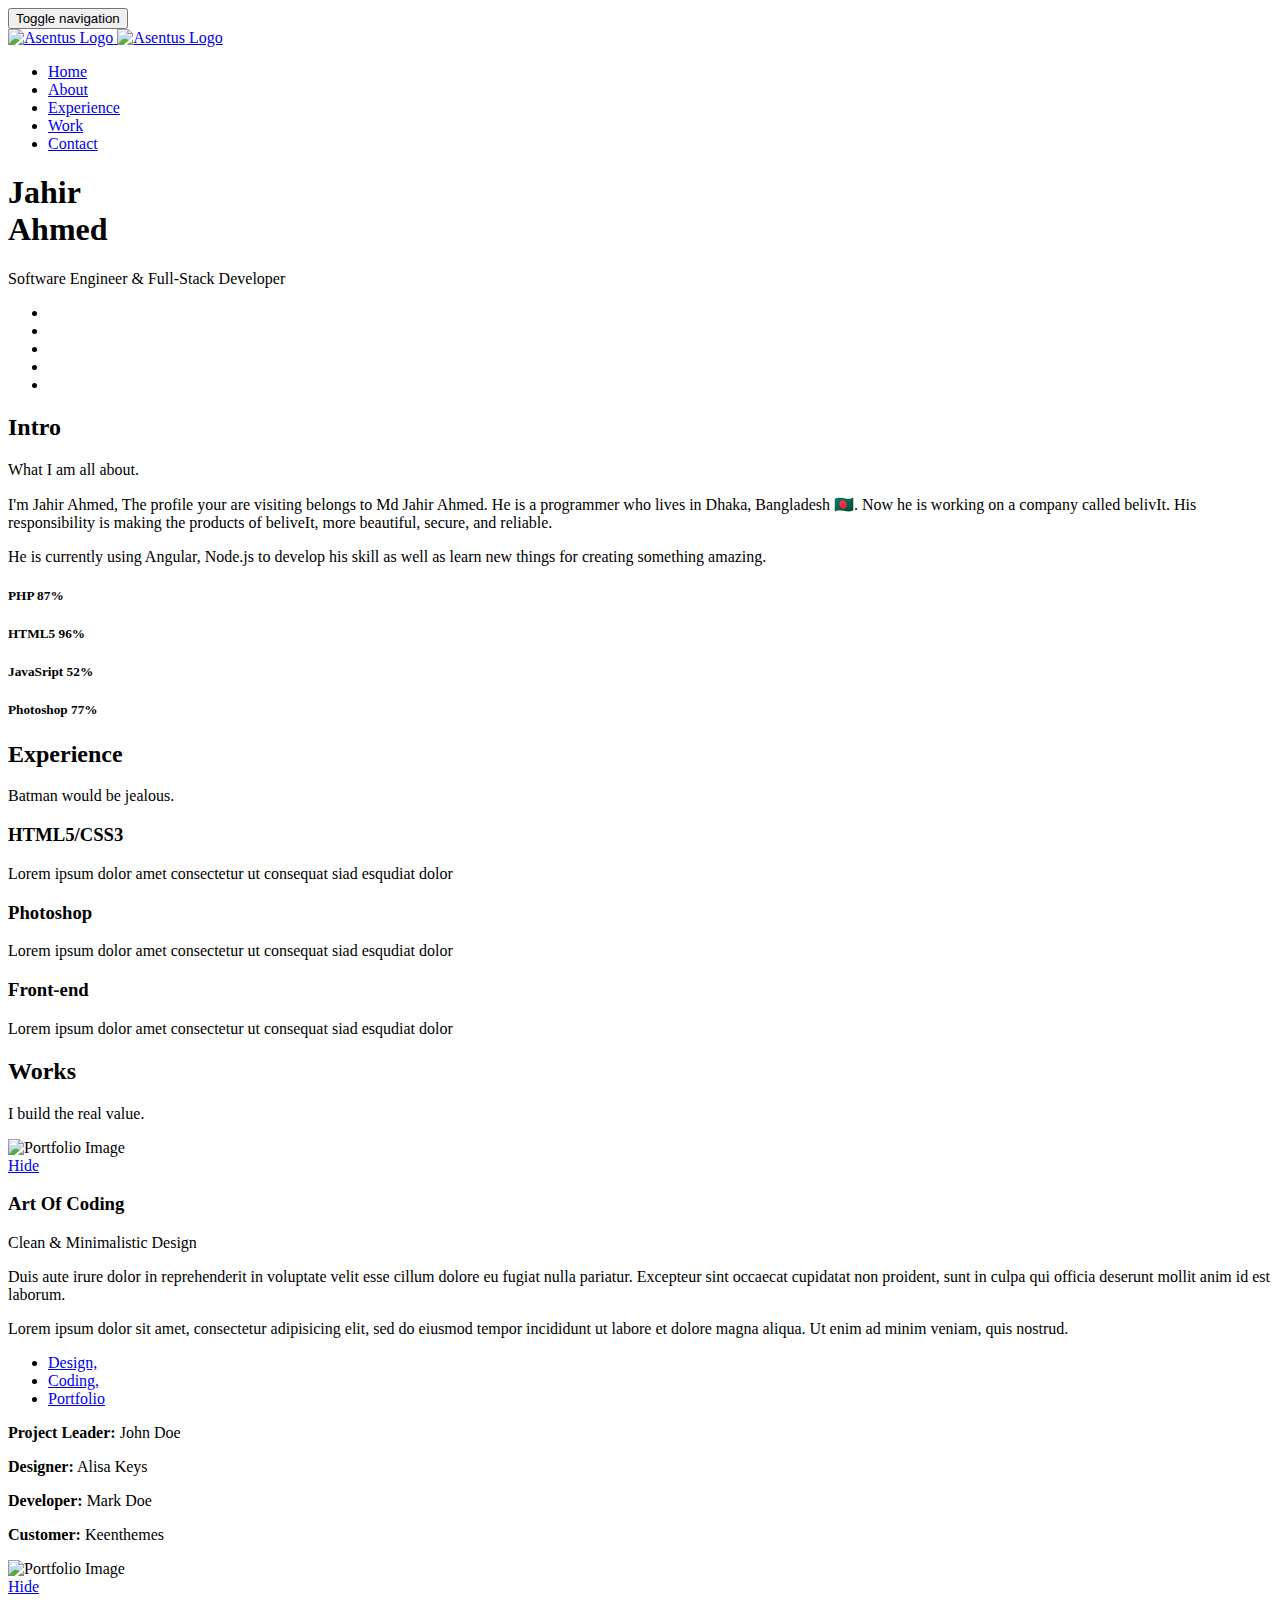
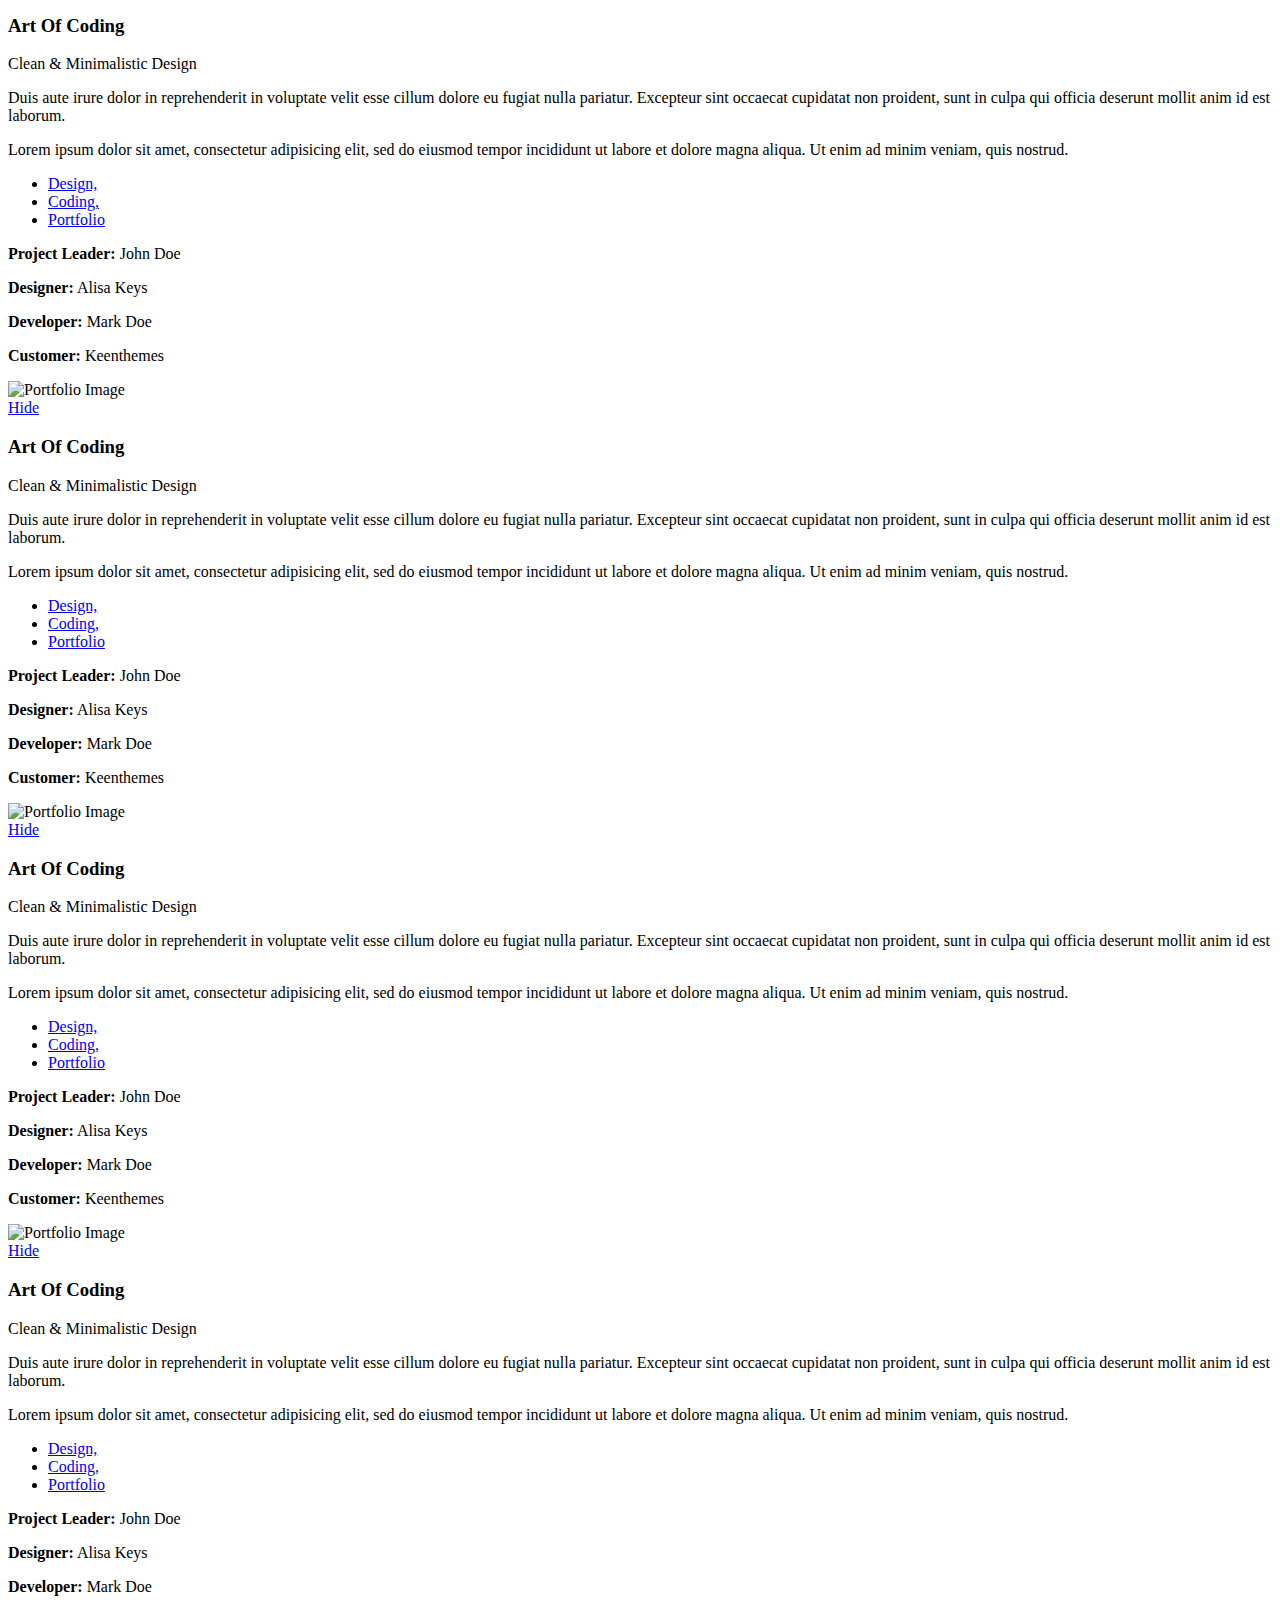
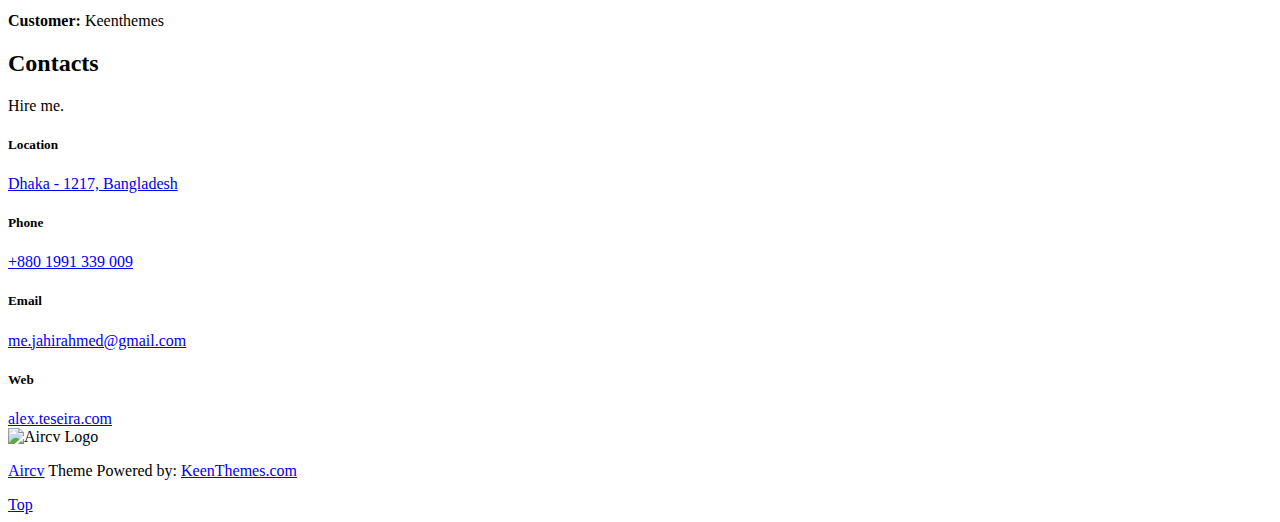
==== index.html @ 80c77bb1 "Test" ====
<!DOCTYPE html>
<html lang="en" class="no-js">
    <!-- BEGIN HEAD -->
    <head>
        <meta charset="utf-8"/>
        <title>Profile - Jahir Ahmed</title>
        <meta http-equiv="X-UA-Compatible" content="IE=edge">
        <meta content="width=device-width, initial-scale=1" name="viewport"/>
        <meta content="Jahir Ahmed Profile" name="description"/>
        <meta content="Jahir509" name="author"/>

        <!-- GLOBAL MANDATORY STYLES -->
        <link href="http://fonts.googleapis.com/css?family=Hind:300,400,500,600,700" rel="stylesheet" type="text/css">
        <link href="vendor/simple-line-icons/css/simple-line-icons.css" rel="stylesheet" type="text/css"/>
        <link href="vendor/bootstrap/css/bootstrap.min.css" rel="stylesheet" type="text/css"/>

        <!-- PAGE LEVEL PLUGIN STYLES -->
        <link href="css/animate.css" rel="stylesheet">

        <!-- THEME STYLES -->
        <link href="css/layout.min.css" rel="stylesheet" type="text/css"/>

        <!-- Favicon -->
        <link rel="shortcut icon" href="favicon.ico"/>
    </head>
    <!-- END HEAD -->

    <!-- BODY -->
    <body id="body" data-spy="scroll" data-target=".header">

        <!--========== HEADER ==========-->
        <header class="header navbar-fixed-top">
            <!-- Navbar -->
            <nav class="navbar" role="navigation">
                <div class="container">
                    <!-- Brand and toggle get grouped for better mobile display -->
                    <div class="menu-container js_nav-item">
                        <button type="button" class="navbar-toggle" data-toggle="collapse" data-target=".nav-collapse">
                            <span class="sr-only">Toggle navigation</span>
                            <span class="toggle-icon"></span>
                        </button>

                        <!-- Logo -->
                        <div class="logo">
                            <a class="logo-wrap" href="#body">
                                <img class="logo-img logo-img-main" src="img/logo.png" alt="Asentus Logo">
                                <img class="logo-img logo-img-active" src="img/logo-dark.png" alt="Asentus Logo">
                            </a>
                        </div>
                        <!-- End Logo -->
                    </div>

                    <!-- Collect the nav links, forms, and other content for toggling -->
                    <div class="collapse navbar-collapse nav-collapse">
                        <div class="menu-container">
                            <ul class="nav navbar-nav navbar-nav-right">
                                <li class="js_nav-item nav-item"><a class="nav-item-child nav-item-hover" href="#body">Home</a></li>
                                <li class="js_nav-item nav-item"><a class="nav-item-child nav-item-hover" href="#about">About</a></li>
                                <li class="js_nav-item nav-item"><a class="nav-item-child nav-item-hover" href="#experience">Experience</a></li>
                                <li class="js_nav-item nav-item"><a class="nav-item-child nav-item-hover" href="#work">Work</a></li>
                                <li class="js_nav-item nav-item"><a class="nav-item-child nav-item-hover" href="#contact">Contact</a></li>
                            </ul>
                        </div>
                    </div>
                    <!-- End Navbar Collapse -->
                </div>
            </nav>
            <!-- Navbar -->
        </header>
        <!--========== END HEADER ==========-->

        <!--========== SLIDER ==========-->
        <div class="promo-block parallax-window" data-parallax="scroll" data-image-src="img/1920x1080/01.jpg">
            <div class="container">
                <div class="row">
                    <div class="col-sm-6">
                        <div class="promo-block-divider">
                            <h1 class="promo-block-title">Jahir <br/> Ahmed</h1>
                            <p class="promo-block-text">Software Engineer &amp; Full-Stack Developer</p>
                        </div>
                        <ul class="list-inline">
                            <li><a href="https://www.facebook.com/zahir.ahmed.7315" class="social-icons"><i class="icon-social-facebook"></i></a></li>
                            <li><a href="https://twitter.com/keenthemes" class="social-icons"><i class="icon-social-twitter"></i></a></li>
                            <li><a href="https://dribbble.com/keenthemes" class="social-icons"><i class="icon-social-dribbble"></i></a></li>
                            <li><a href="https://www.behance.net/keenthemes" class="social-icons"><i class="icon-social-behance"></i></a></li>
                            <li><a href="https://www.linkedin.com/in/jahir509/" class="social-icons"><i class="icon-social-linkedin"></i></a></li>
                        </ul>
                    </div>
                </div>
                <!--// end row -->
            </div>
        </div>
        <!--========== SLIDER ==========-->

        <!--========== PAGE LAYOUT ==========-->
        <!-- About -->
        <div id="about">
            <div class="container content-lg">
                <div class="row">
                    <div class="col-sm-3 sm-margin-b-30">
                        <div class="text-right sm-text-left">
                            <h2 class="margin-b-0">Intro</h2>
                            <p>What I am all about.</p>
                        </div>
                    </div>
                    <div class="col-sm-8 col-sm-offset-1">
                        <div class="margin-b-60">
                            <p>I'm Jahir Ahmed, The profile your are visiting belongs to Md Jahir Ahmed. He is a programmer who lives in Dhaka, Bangladesh 🇧🇩. Now he is working on a company called belivIt. His responsibility is making the products of beliveIt, more beautiful, secure, and reliable.</p>
                            <p> He is currently using Angular, Node.js to develop his skill as well as learn new things for creating something amazing.</p>
                        </div>

                        <!-- Progress Box -->
                        <div class="progress-box">
                            <h5>PHP <span class="color-heading pull-right">87%</span></h5>
                            <div class="progress">
                                <div class="progress-bar bg-color-base" role="progressbar" data-width="87"></div>
                            </div>
                        </div>
                        <div class="progress-box">
                            <h5>HTML5 <span class="color-heading pull-right">96%</span></h5>
                            <div class="progress">
                                <div class="progress-bar bg-color-base" role="progressbar" data-width="96"></div>
                            </div>
                        </div>
                        <div class="progress-box">
                            <h5>JavaSript <span class="color-heading pull-right">52%</span></h5>
                            <div class="progress">
                                <div class="progress-bar bg-color-base" role="progressbar" data-width="52"></div>
                            </div>
                        </div>
                        <div class="progress-box">
                            <h5>Photoshop <span class="color-heading pull-right">77%</span></h5>
                            <div class="progress">
                                <div class="progress-bar bg-color-base" role="progressbar" data-width="77"></div>
                            </div>
                        </div>
                        <!-- End Progress Box -->
                    </div>
                </div>
                <!--// end row -->
            </div>
        </div>
        <!-- End About -->

        <!-- Experience -->
        <div id="experience">
            <div class="bg-color-sky-light" data-auto-height="true">
                <div class="container content-lg">
                    <div class="row">
                        <div class="col-sm-3 sm-margin-b-30">
                            <div class="text-right sm-text-left">
                                <h2 class="margin-b-0">Experience</h2>
                                <p>Batman would be jealous.</p>
                            </div>
                        </div>
                        <div class="col-sm-8 col-sm-offset-1">
                            <div class="row row-space-2 margin-b-4">
                                <div class="col-md-4 md-margin-b-4">
                                    <div class="service" data-height="height">
                                        <div class="service-element">
                                            <i class="service-icon icon-chemistry"></i>
                                        </div>
                                        <div class="service-info">
                                            <h3>HTML5/CSS3</h3>
                                            <p class="margin-b-5">Lorem ipsum dolor amet consectetur ut consequat siad esqudiat dolor</p>
                                        </div>
                                        <a href="https://themeforest.net/item/metronic-responsive-admin-dashboard-template/4021469?ref=keenthemes" class="content-wrapper-link"></a>    
                                    </div>
                                </div>
                                <div class="col-md-4 md-margin-b-4">
                                    <div class="service bg-color-base wow zoomIn" data-height="height" data-wow-duration=".3" data-wow-delay=".1s">
                                        <div class="service-element">
                                            <i class="service-icon color-white icon-screen-tablet"></i>
                                        </div>
                                        <div class="service-info">
                                            <h3 class="color-white">Photoshop</h3>
                                            <p class="color-white margin-b-5">Lorem ipsum dolor amet consectetur ut consequat siad esqudiat dolor</p>
                                        </div>
                                        <a href="https://themeforest.net/item/metronic-responsive-admin-dashboard-template/4021469?ref=keenthemes" class="content-wrapper-link"></a>    
                                    </div>
                                </div>
                                <div class="col-md-4">
                                    <div class="service" data-height="height">
                                        <div class="service-element">
                                            <i class="service-icon icon-badge"></i>
                                        </div>
                                        <div class="service-info">
                                            <h3>Front-end</h3>
                                            <p class="margin-b-5">Lorem ipsum dolor amet consectetur ut consequat siad esqudiat dolor</p>
                                        </div>
                                        <a href="https://themeforest.net/item/metronic-responsive-admin-dashboard-template/4021469?ref=keenthemes" class="content-wrapper-link"></a>    
                                    </div>
                                </div>
                            </div>
                            <!--// end row -->
                        </div>
                    </div>
                    <!--// end row -->
                </div>
            </div>
        </div>
        <!-- End Experience -->

        <!-- Work -->
        <div id="work">
            <div class="container content-lg">
                <div class="row">
                    <div class="col-sm-3 sm-margin-b-30">
                        <div class="text-right sm-text-left">
                            <h2 class="margin-b-0">Works</h2>
                            <p>I build the real value.</p>
                        </div>
                    </div>
                    <div class="col-sm-8 col-sm-offset-1">
                        <!-- Masonry Grid -->
                        <div class="masonry-grid row row-space-2">
                            <div class="masonry-grid-sizer col-xs-6 col-sm-6 col-md-1"></div>
                            <div class="masonry-grid-item col-xs-12 col-sm-6 col-md-8 margin-b-4">
                                <!-- Work -->
                                <div class="work work-popup-trigger">
                                    <div class="work-overlay">
                                        <img class="full-width img-responsive" src="img/800x400/01.jpg" alt="Portfolio Image">
                                    </div>
                                    <div class="work-popup-overlay">
                                        <div class="work-popup-content">
                                            <a href="javascript:void(0);" class="work-popup-close">Hide</a>
                                            <div class="margin-b-30">
                                                <h3 class="margin-b-5">Art Of Coding</h3>
                                                <span>Clean &amp; Minimalistic Design</span>
                                            </div>
                                            <div class="row">
                                                <div class="col-sm-8 work-popup-content-divider sm-margin-b-20">
                                                    <div class="margin-t-10 sm-margin-t-0">
                                                        <p>Duis aute irure dolor in reprehenderit in voluptate velit esse cillum dolore eu fugiat nulla pariatur. Excepteur sint occaecat cupidatat non proident, sunt in culpa qui officia deserunt mollit anim id est laborum.</p>
                                                        <p>Lorem ipsum dolor sit amet, consectetur adipisicing elit, sed do eiusmod tempor incididunt ut labore et dolore magna aliqua. Ut enim ad minim veniam, quis nostrud.</p>
                                                        <ul class="list-inline work-popup-tag">
                                                            <li class="work-popup-tag-item"><a class="work-popup-tag-link" href="http://keenthemes.com/">Design,</a></li>
                                                            <li class="work-popup-tag-item"><a class="work-popup-tag-link" href="http://keenthemes.com/">Coding,</a></li>
                                                            <li class="work-popup-tag-item"><a class="work-popup-tag-link" href="http://keenthemes.com/">Portfolio</a></li>
                                                        </ul>
                                                    </div>
                                                </div>
                                                <div class="col-sm-4">
                                                    <div class="margin-t-10 sm-margin-t-0">
                                                        <p class="margin-b-5"><strong>Project Leader:</strong> John Doe</p>
                                                        <p class="margin-b-5"><strong>Designer:</strong> Alisa Keys</p>
                                                        <p class="margin-b-5"><strong>Developer:</strong> Mark Doe</p>
                                                        <p class="margin-b-5"><strong>Customer:</strong> Keenthemes</p>
                                                    </div>
                                                </div>
                                            </div>
                                        </div>
                                    </div>
                                </div>
                                <!-- End Work -->
                            </div>
                            <div class="masonry-grid-item col-xs-12 col-sm-6 col-md-4 margin-b-4">
                                <!-- Work -->
                                <div class="work work-popup-trigger">
                                    <div class="work-overlay">
                                        <img class="full-width img-responsive" src="img/397x400/01.jpg" alt="Portfolio Image">
                                    </div>
                                    <div class="work-popup-overlay">
                                        <div class="work-popup-content">
                                            <a href="javascript:void(0);" class="work-popup-close">Hide</a>
                                            <div class="margin-b-30">
                                                <h3 class="margin-b-5">Art Of Coding</h3>
                                                <span>Clean &amp; Minimalistic Design</span>
                                            </div>
                                            <div class="row">
                                                <div class="col-sm-8 work-popup-content-divider sm-margin-b-20">
                                                    <div class="margin-t-10 sm-margin-t-0">
                                                        <p>Duis aute irure dolor in reprehenderit in voluptate velit esse cillum dolore eu fugiat nulla pariatur. Excepteur sint occaecat cupidatat non proident, sunt in culpa qui officia deserunt mollit anim id est laborum.</p>
                                                        <p>Lorem ipsum dolor sit amet, consectetur adipisicing elit, sed do eiusmod tempor incididunt ut labore et dolore magna aliqua. Ut enim ad minim veniam, quis nostrud.</p>
                                                        <ul class="list-inline work-popup-tag">
                                                            <li class="work-popup-tag-item"><a class="work-popup-tag-link" href="http://keenthemes.com/">Design,</a></li>
                                                            <li class="work-popup-tag-item"><a class="work-popup-tag-link" href="http://keenthemes.com/">Coding,</a></li>
                                                            <li class="work-popup-tag-item"><a class="work-popup-tag-link" href="http://keenthemes.com/">Portfolio</a></li>
                                                        </ul>
                                                    </div>
                                                </div>
                                                <div class="col-sm-4">
                                                    <div class="margin-t-10 sm-margin-t-0">
                                                        <p class="margin-b-5"><strong>Project Leader:</strong> John Doe</p>
                                                        <p class="margin-b-5"><strong>Designer:</strong> Alisa Keys</p>
                                                        <p class="margin-b-5"><strong>Developer:</strong> Mark Doe</p>
                                                        <p class="margin-b-5"><strong>Customer:</strong> Keenthemes</p>
                                                    </div>
                                                </div>
                                            </div>
                                        </div>
                                    </div>
                                </div>
                                <!-- End Work -->
                            </div>
                            <div class="masonry-grid-item col-xs-12 col-sm-6 col-md-4 md-margin-b-4">
                                <!-- Work -->
                                <div class="work work-popup-trigger">
                                    <div class="work-overlay">
                                        <img class="full-width img-responsive" src="img/397x300/01.jpg" alt="Portfolio Image">
                                    </div>
                                    <div class="work-popup-overlay">
                                        <div class="work-popup-content">
                                            <a href="javascript:void(0);" class="work-popup-close">Hide</a>
                                            <div class="margin-b-30">
                                                <h3 class="margin-b-5">Art Of Coding</h3>
                                                <span>Clean &amp; Minimalistic Design</span>
                                            </div>
                                            <div class="row">
                                                <div class="col-sm-8 work-popup-content-divider sm-margin-b-20">
                                                    <div class="margin-t-10 sm-margin-t-0">
                                                        <p>Duis aute irure dolor in reprehenderit in voluptate velit esse cillum dolore eu fugiat nulla pariatur. Excepteur sint occaecat cupidatat non proident, sunt in culpa qui officia deserunt mollit anim id est laborum.</p>
                                                        <p>Lorem ipsum dolor sit amet, consectetur adipisicing elit, sed do eiusmod tempor incididunt ut labore et dolore magna aliqua. Ut enim ad minim veniam, quis nostrud.</p>
                                                        <ul class="list-inline work-popup-tag">
                                                            <li class="work-popup-tag-item"><a class="work-popup-tag-link" href="http://keenthemes.com/">Design,</a></li>
                                                            <li class="work-popup-tag-item"><a class="work-popup-tag-link" href="http://keenthemes.com/">Coding,</a></li>
                                                            <li class="work-popup-tag-item"><a class="work-popup-tag-link" href="http://keenthemes.com/">Portfolio</a></li>
                                                        </ul>
                                                    </div>
                                                </div>
                                                <div class="col-sm-4">
                                                    <div class="margin-t-10 sm-margin-t-0">
                                                        <p class="margin-b-5"><strong>Project Leader:</strong> John Doe</p>
                                                        <p class="margin-b-5"><strong>Designer:</strong> Alisa Keys</p>
                                                        <p class="margin-b-5"><strong>Developer:</strong> Mark Doe</p>
                                                        <p class="margin-b-5"><strong>Customer:</strong> Keenthemes</p>
                                                    </div>
                                                </div>
                                            </div>
                                        </div>
                                    </div>
                                </div>
                                <!-- End Work -->
                            </div>
                            <div class="masonry-grid-item col-xs-12 col-sm-6 col-md-4 md-margin-b-4">
                                <!-- Work -->
                                <div class="work work-popup-trigger">
                                    <div class="work-overlay">
                                        <img class="full-width img-responsive" src="img/397x300/02.jpg" alt="Portfolio Image">
                                    </div>
                                    <div class="work-popup-overlay">
                                        <div class="work-popup-content">
                                            <a href="javascript:void(0);" class="work-popup-close">Hide</a>
                                            <div class="margin-b-30">
                                                <h3 class="margin-b-5">Art Of Coding</h3>
                                                <span>Clean &amp; Minimalistic Design</span>
                                            </div>
                                            <div class="row">
                                                <div class="col-sm-8 work-popup-content-divider sm-margin-b-20">
                                                    <div class="margin-t-10 sm-margin-t-0">
                                                        <p>Duis aute irure dolor in reprehenderit in voluptate velit esse cillum dolore eu fugiat nulla pariatur. Excepteur sint occaecat cupidatat non proident, sunt in culpa qui officia deserunt mollit anim id est laborum.</p>
                                                        <p>Lorem ipsum dolor sit amet, consectetur adipisicing elit, sed do eiusmod tempor incididunt ut labore et dolore magna aliqua. Ut enim ad minim veniam, quis nostrud.</p>
                                                        <ul class="list-inline work-popup-tag">
                                                            <li class="work-popup-tag-item"><a class="work-popup-tag-link" href="http://keenthemes.com/">Design,</a></li>
                                                            <li class="work-popup-tag-item"><a class="work-popup-tag-link" href="http://keenthemes.com/">Coding,</a></li>
                                                            <li class="work-popup-tag-item"><a class="work-popup-tag-link" href="http://keenthemes.com/">Portfolio</a></li>
                                                        </ul>
                                                    </div>
                                                </div>
                                                <div class="col-sm-4">
                                                    <div class="margin-t-10 sm-margin-t-0">
                                                        <p class="margin-b-5"><strong>Project Leader:</strong> John Doe</p>
                                                        <p class="margin-b-5"><strong>Designer:</strong> Alisa Keys</p>
                                                        <p class="margin-b-5"><strong>Developer:</strong> Mark Doe</p>
                                                        <p class="margin-b-5"><strong>Customer:</strong> Keenthemes</p>
                                                    </div>
                                                </div>
                                            </div>
                                        </div>
                                    </div>
                                </div>
                                <!-- End Work -->
                            </div>
                            <div class="masonry-grid-item col-xs-12 col-sm-6 col-md-4">
                                <!-- Work -->
                                <div class="work work-popup-trigger">
                                    <div class="work-overlay">
                                        <img class="full-width img-responsive" src="img/397x300/03.jpg" alt="Portfolio Image">
                                    </div>
                                    <div class="work-popup-overlay">
                                        <div class="work-popup-content">
                                            <a href="javascript:void(0);" class="work-popup-close">Hide</a>
                                            <div class="margin-b-30">
                                                <h3 class="margin-b-5">Art Of Coding</h3>
                                                <span>Clean &amp; Minimalistic Design</span>
                                            </div>
                                            <div class="row">
                                                <div class="col-sm-8 work-popup-content-divider sm-margin-b-20">
                                                    <div class="margin-t-10 sm-margin-t-0">
                                                        <p>Duis aute irure dolor in reprehenderit in voluptate velit esse cillum dolore eu fugiat nulla pariatur. Excepteur sint occaecat cupidatat non proident, sunt in culpa qui officia deserunt mollit anim id est laborum.</p>
                                                        <p>Lorem ipsum dolor sit amet, consectetur adipisicing elit, sed do eiusmod tempor incididunt ut labore et dolore magna aliqua. Ut enim ad minim veniam, quis nostrud.</p>
                                                        <ul class="list-inline work-popup-tag">
                                                            <li class="work-popup-tag-item"><a class="work-popup-tag-link" href="http://keenthemes.com/">Design,</a></li>
                                                            <li class="work-popup-tag-item"><a class="work-popup-tag-link" href="http://keenthemes.com/">Coding,</a></li>
                                                            <li class="work-popup-tag-item"><a class="work-popup-tag-link" href="http://keenthemes.com/">Portfolio</a></li>
                                                        </ul>
                                                    </div>
                                                </div>
                                                <div class="col-sm-4">
                                                    <div class="margin-t-10 sm-margin-t-0">
                                                        <p class="margin-b-5"><strong>Project Leader:</strong> John Doe</p>
                                                        <p class="margin-b-5"><strong>Designer:</strong> Alisa Keys</p>
                                                        <p class="margin-b-5"><strong>Developer:</strong> Mark Doe</p>
                                                        <p class="margin-b-5"><strong>Customer:</strong> Keenthemes</p>
                                                    </div>
                                                </div>
                                            </div>
                                        </div>
                                    </div>
                                </div>
                                <!-- End Work -->
                            </div>
                        </div>
                        <!-- End Masonry Grid -->
                    </div>
                </div>
                <!--// end row -->
            </div>
        </div>
        <!-- End Work -->
            
        <!-- Contact -->
        <div id="contact">
            <div class="bg-color-sky-light">
                <div class="container content-lg">
                    <div class="row">
                        <div class="col-sm-3 sm-margin-b-30">
                            <div class="text-right sm-text-left">
                                <h2 class="margin-b-0">Contacts</h2>
                                <p>Hire me.</p>
                            </div>
                        </div>
                        <div class="col-sm-8 col-sm-offset-1">
                            <div class="row">
                                <div class="col-md-3 col-xs-6 md-margin-b-30">
                                    <h5>Location</h5>
                                    <a href="http://keenthemes.com/">Dhaka - 1217, Bangladesh</a>
                                </div>
                                <div class="col-md-3 col-xs-6 md-margin-b-30">
                                    <h5>Phone</h5>
                                    <a href="http://keenthemes.com/">+880 1991 339 009</a>
                                </div>
                                <div class="col-md-3 col-xs-6">
                                    <h5>Email</h5>
                                    <a href="mailto:me.jahirahmed@gmail.com">me.jahirahmed@gmail.com</a>
                                </div>
                                <div class="col-md-3 col-xs-6">
                                    <h5>Web</h5>
                                    <a href="http://keenthemes.com/">alex.teseira.com</a>
                                </div>
                            </div>
                        </div>
                    </div>
                    <!--// end row -->
                </div>
            </div>
        </div>
        <!-- End Contact -->
        <!--========== END PAGE LAYOUT ==========-->

        <!--========== FOOTER ==========-->
        <footer class="footer">
            <div class="content container">
                <div class="row">
                    <div class="col-xs-6">
                        <img class="footer-logo" src="img/logo-dark.png" alt="Aircv Logo">
                    </div>
                    <div class="col-xs-6 text-right sm-text-left">
                        <p class="margin-b-0"><a class="fweight-700" href="http://keenthemes.com/preview/aircv/">Aircv</a> Theme Powered by: <a class="fweight-700" href="http://www.keenthemes.com/">KeenThemes.com</a></p>
                    </div>
                </div>
                <!--// end row -->
            </div>
        </footer>
        <!--========== END FOOTER ==========-->

        <!-- Back To Top -->
        <a href="javascript:void(0);" class="js-back-to-top back-to-top">Top</a>

        <!-- JAVASCRIPTS(Load javascripts at bottom, this will reduce page load time) -->
        <!-- CORE PLUGINS -->
        <script src="vendor/jquery.min.js" type="text/javascript"></script>
        <script src="vendor/jquery-migrate.min.js" type="text/javascript"></script>
        <script src="vendor/bootstrap/js/bootstrap.min.js" type="text/javascript"></script>

        <!-- PAGE LEVEL PLUGINS -->
        <script src="vendor/jquery.easing.js" type="text/javascript"></script>
        <script src="vendor/jquery.back-to-top.js" type="text/javascript"></script>
        <script src="vendor/jquery.smooth-scroll.js" type="text/javascript"></script>
        <script src="vendor/jquery.wow.min.js" type="text/javascript"></script>
        <script src="vendor/jquery.parallax.min.js" type="text/javascript"></script>
        <script src="vendor/jquery.appear.js" type="text/javascript"></script>
        <script src="vendor/masonry/jquery.masonry.pkgd.min.js" type="text/javascript"></script>
        <script src="vendor/masonry/imagesloaded.pkgd.min.js" type="text/javascript"></script>

        <!-- PAGE LEVEL SCRIPTS -->
        <script src="js/layout.min.js" type="text/javascript"></script>
        <script src="js/components/progress-bar.min.js" type="text/javascript"></script>
        <script src="js/components/masonry.min.js" type="text/javascript"></script>
        <script src="js/components/wow.min.js" type="text/javascript"></script>

    </body>
    <!-- END BODY -->
</html>
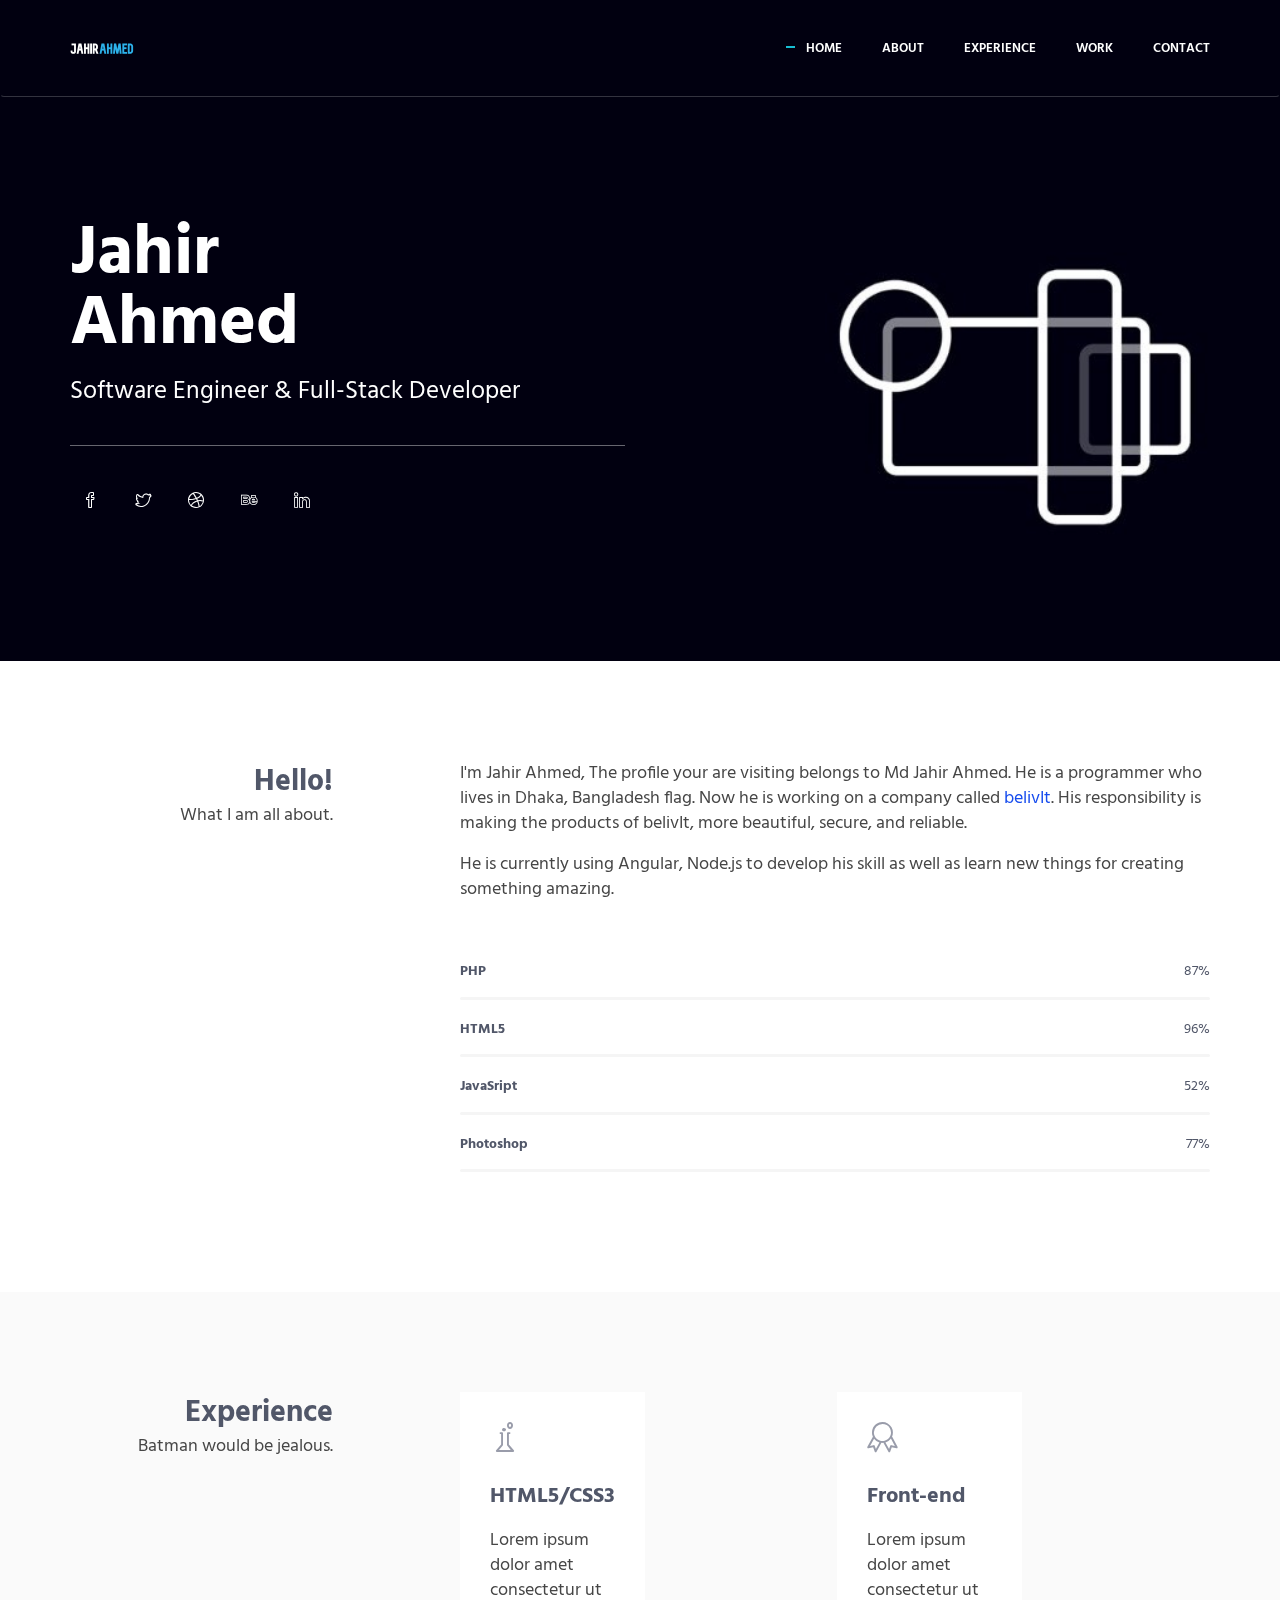
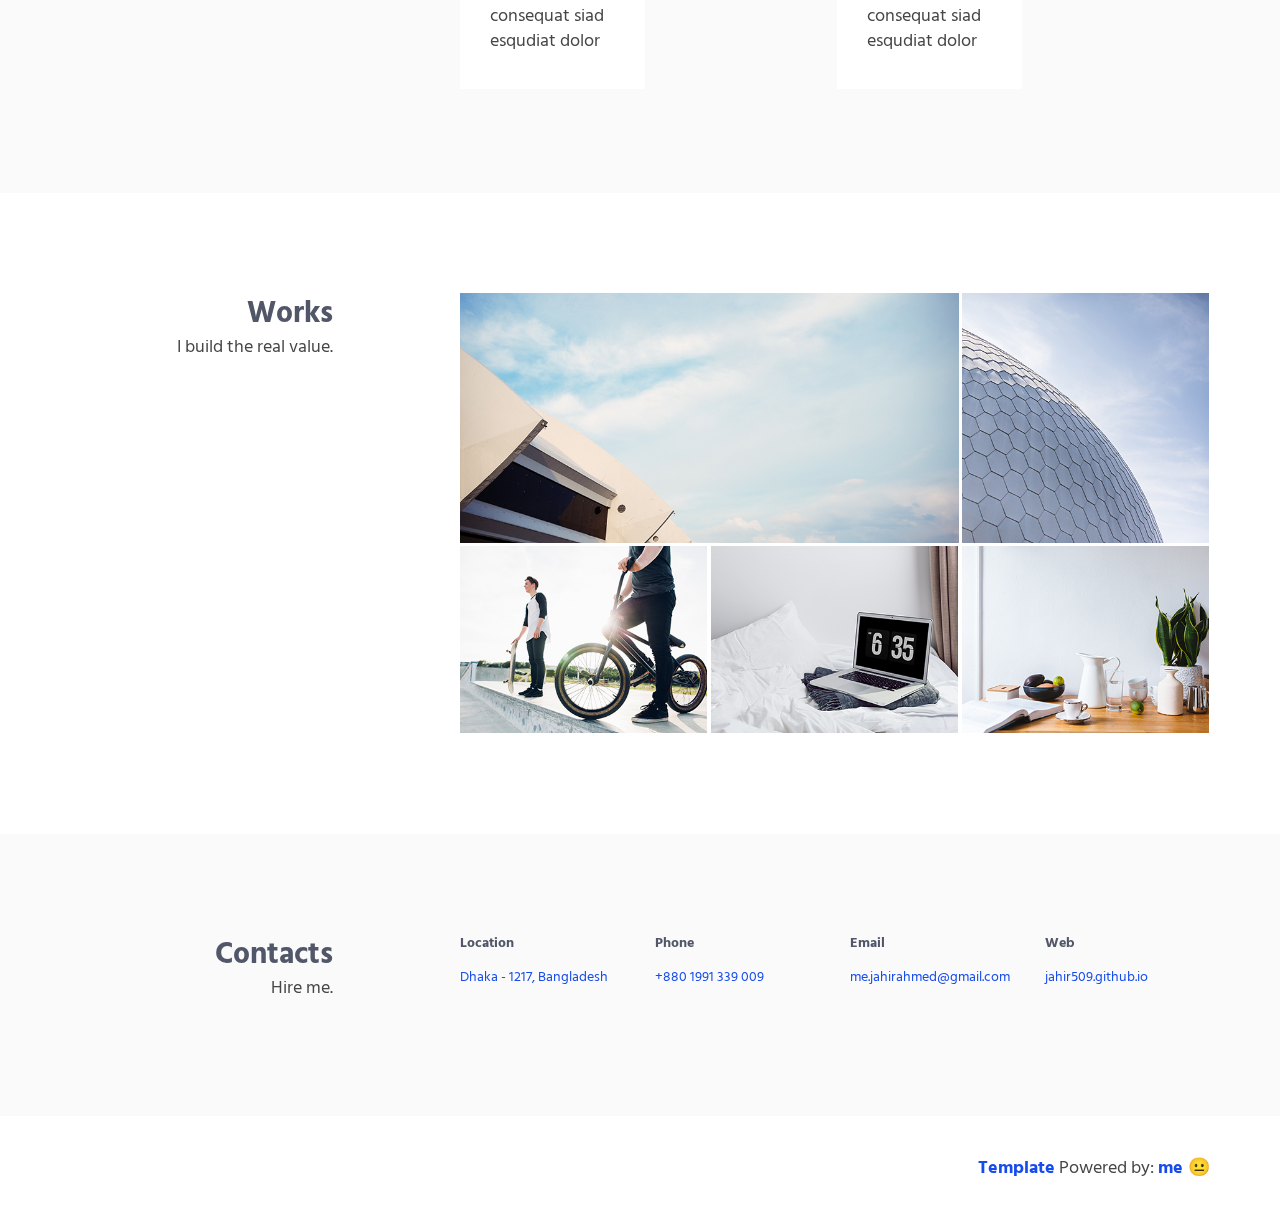
==== commit 44582e0c: "Add Some Changes" ====
--- a/index.html
+++ b/index.html
@@ -43,8 +43,8 @@
                         <!-- Logo -->
                         <div class="logo">
                             <a class="logo-wrap" href="#body">
-                                <img class="logo-img logo-img-main" src="img/logo.png" alt="Asentus Logo">
-                                <img class="logo-img logo-img-active" src="img/logo-dark.png" alt="Asentus Logo">
+                                <img class="logo-img logo-img-main" src="img/1.png" alt="Jahir Ahmed">
+                                <img class="logo-img logo-img-active" src="img/2.png" alt="Jahir Ahmed">
                             </a>
                         </div>
                         <!-- End Logo -->
@@ -99,13 +99,13 @@
                 <div class="row">
                     <div class="col-sm-3 sm-margin-b-30">
                         <div class="text-right sm-text-left">
-                            <h2 class="margin-b-0">Intro</h2>
+                            <h2 class="margin-b-0">Hello!</h2>
                             <p>What I am all about.</p>
                         </div>
                     </div>
                     <div class="col-sm-8 col-sm-offset-1">
                         <div class="margin-b-60">
-                            <p>I'm Jahir Ahmed, The profile your are visiting belongs to Md Jahir Ahmed. He is a programmer who lives in Dhaka, Bangladesh 🇧🇩. Now he is working on a company called belivIt. His responsibility is making the products of beliveIt, more beautiful, secure, and reliable.</p>
+                            <p>I'm Jahir Ahmed, The profile your are visiting belongs to Md Jahir Ahmed. He is a programmer who lives in Dhaka, Bangladesh flag. Now he is working on a company called <a href="https://belivit.com">belivIt</a>. His responsibility is making the products of belivIt, more beautiful, secure, and reliable.</p>
                             <p> He is currently using Angular, Node.js to develop his skill as well as learn new things for creating something amazing.</p>
                         </div>
 
@@ -155,7 +155,7 @@
                         </div>
                         <div class="col-sm-8 col-sm-offset-1">
                             <div class="row row-space-2 margin-b-4">
-                                <div class="col-md-4 md-margin-b-4">
+                                <div class="col-md-3 md-margin-b-3">
                                     <div class="service" data-height="height">
                                         <div class="service-element">
                                             <i class="service-icon icon-chemistry"></i>
@@ -167,7 +167,7 @@
                                         <a href="https://themeforest.net/item/metronic-responsive-admin-dashboard-template/4021469?ref=keenthemes" class="content-wrapper-link"></a>    
                                     </div>
                                 </div>
-                                <div class="col-md-4 md-margin-b-4">
+                                <div class="col-md-3 md-margin-b-3">
                                     <div class="service bg-color-base wow zoomIn" data-height="height" data-wow-duration=".3" data-wow-delay=".1s">
                                         <div class="service-element">
                                             <i class="service-icon color-white icon-screen-tablet"></i>
@@ -179,7 +179,7 @@
                                         <a href="https://themeforest.net/item/metronic-responsive-admin-dashboard-template/4021469?ref=keenthemes" class="content-wrapper-link"></a>    
                                     </div>
                                 </div>
-                                <div class="col-md-4">
+                                <div class="col-md-3 md-margin-b-3">
                                     <div class="service" data-height="height">
                                         <div class="service-element">
                                             <i class="service-icon icon-badge"></i>
@@ -187,6 +187,19 @@
                                         <div class="service-info">
                                             <h3>Front-end</h3>
                                             <p class="margin-b-5">Lorem ipsum dolor amet consectetur ut consequat siad esqudiat dolor</p>
+                                        </div>
+                                        <a href="https://themeforest.net/item/metronic-responsive-admin-dashboard-template/4021469?ref=keenthemes" class="content-wrapper-link"></a>    
+                                    </div>
+                                </div>
+                                
+                                <div class="col-md-3 md-margin-b-3">
+                                    <div class="service bg-color-base wow zoomIn" data-height="height" data-wow-duration=".3" data-wow-delay=".1s">
+                                        <div class="service-element">
+                                            <i class="service-icon color-white icon-screen-tablet"></i>
+                                        </div>
+                                        <div class="service-info">
+                                            <h3 class="color-white">Photoshop</h3>
+                                            <p class="color-white margin-b-5">Lorem ipsum dolor amet consectetur ut consequat siad esqudiat dolor</p>
                                         </div>
                                         <a href="https://themeforest.net/item/metronic-responsive-admin-dashboard-template/4021469?ref=keenthemes" class="content-wrapper-link"></a>    
                                     </div>
@@ -434,11 +447,11 @@
                             <div class="row">
                                 <div class="col-md-3 col-xs-6 md-margin-b-30">
                                     <h5>Location</h5>
-                                    <a href="http://keenthemes.com/">Dhaka - 1217, Bangladesh</a>
+                                    <a href="#">Dhaka - 1217, Bangladesh</a>
                                 </div>
                                 <div class="col-md-3 col-xs-6 md-margin-b-30">
                                     <h5>Phone</h5>
-                                    <a href="http://keenthemes.com/">+880 1991 339 009</a>
+                                    <a href="https://jahir509.github.io">+880 1991 339 009</a>
                                 </div>
                                 <div class="col-md-3 col-xs-6">
                                     <h5>Email</h5>
@@ -446,7 +459,7 @@
                                 </div>
                                 <div class="col-md-3 col-xs-6">
                                     <h5>Web</h5>
-                                    <a href="http://keenthemes.com/">alex.teseira.com</a>
+                                    <a href="https://jahir509.github.io">jahir509.github.io</a>
                                 </div>
                             </div>
                         </div>
@@ -463,10 +476,10 @@
             <div class="content container">
                 <div class="row">
                     <div class="col-xs-6">
-                        <img class="footer-logo" src="img/logo-dark.png" alt="Aircv Logo">
+                        <!-- <img class="footer-logo" src="img/logo-dark.png" alt="Aircv Logo"> -->
                     </div>
                     <div class="col-xs-6 text-right sm-text-left">
-                        <p class="margin-b-0"><a class="fweight-700" href="http://keenthemes.com/preview/aircv/">Aircv</a> Theme Powered by: <a class="fweight-700" href="http://www.keenthemes.com/">KeenThemes.com</a></p>
+                        <p class="margin-b-0"><a class="fweight-700" href="http://keenthemes.com/preview/aircv/">Template</a>  Powered by: <a class="fweight-700" href="https://jahir509.github.io/">me 😐</a></p>
                     </div>
                 </div>
                 <!--// end row -->
--- a/vendor/simple-line-icons/css/simple-line-icons.css
+++ b/vendor/simple-line-icons/css/simple-line-icons.css
@@ -0,0 +1,766 @@
+@font-face {
+  font-family: 'simple-line-icons';
+  src: url('../fonts/Simple-Line-Icons.eot?v=2.3.2');
+  src: url('../fonts/Simple-Line-Icons.eot?v=2.3.2#iefix') format('embedded-opentype'), url('../fonts/Simple-Line-Icons.woff2?v=2.3.2') format('woff2'), url('../fonts/Simple-Line-Icons.ttf?v=2.3.2') format('truetype'), url('../fonts/Simple-Line-Icons.woff?v=2.3.2') format('woff'), url('../fonts/Simple-Line-Icons.svg?v=2.3.2#simple-line-icons') format('svg');
+  font-weight: normal;
+  font-style: normal;
+}
+/*
+ Use the following CSS code if you want to have a class per icon.
+ Instead of a list of all class selectors, you can use the generic [class*="icon-"] selector, but it's slower:
+*/
+.icon-user,
+.icon-people,
+.icon-user-female,
+.icon-user-follow,
+.icon-user-following,
+.icon-user-unfollow,
+.icon-login,
+.icon-logout,
+.icon-emotsmile,
+.icon-phone,
+.icon-call-end,
+.icon-call-in,
+.icon-call-out,
+.icon-map,
+.icon-location-pin,
+.icon-direction,
+.icon-directions,
+.icon-compass,
+.icon-layers,
+.icon-menu,
+.icon-list,
+.icon-options-vertical,
+.icon-options,
+.icon-arrow-down,
+.icon-arrow-left,
+.icon-arrow-right,
+.icon-arrow-up,
+.icon-arrow-up-circle,
+.icon-arrow-left-circle,
+.icon-arrow-right-circle,
+.icon-arrow-down-circle,
+.icon-check,
+.icon-clock,
+.icon-plus,
+.icon-minus,
+.icon-close,
+.icon-exclamation,
+.icon-organization,
+.icon-trophy,
+.icon-screen-smartphone,
+.icon-screen-desktop,
+.icon-plane,
+.icon-notebook,
+.icon-mustache,
+.icon-mouse,
+.icon-magnet,
+.icon-energy,
+.icon-disc,
+.icon-cursor,
+.icon-cursor-move,
+.icon-crop,
+.icon-chemistry,
+.icon-speedometer,
+.icon-shield,
+.icon-screen-tablet,
+.icon-magic-wand,
+.icon-hourglass,
+.icon-graduation,
+.icon-ghost,
+.icon-game-controller,
+.icon-fire,
+.icon-eyeglass,
+.icon-envelope-open,
+.icon-envelope-letter,
+.icon-bell,
+.icon-badge,
+.icon-anchor,
+.icon-wallet,
+.icon-vector,
+.icon-speech,
+.icon-puzzle,
+.icon-printer,
+.icon-present,
+.icon-playlist,
+.icon-pin,
+.icon-picture,
+.icon-handbag,
+.icon-globe-alt,
+.icon-globe,
+.icon-folder-alt,
+.icon-folder,
+.icon-film,
+.icon-feed,
+.icon-drop,
+.icon-drawer,
+.icon-docs,
+.icon-doc,
+.icon-diamond,
+.icon-cup,
+.icon-calculator,
+.icon-bubbles,
+.icon-briefcase,
+.icon-book-open,
+.icon-basket-loaded,
+.icon-basket,
+.icon-bag,
+.icon-action-undo,
+.icon-action-redo,
+.icon-wrench,
+.icon-umbrella,
+.icon-trash,
+.icon-tag,
+.icon-support,
+.icon-frame,
+.icon-size-fullscreen,
+.icon-size-actual,
+.icon-shuffle,
+.icon-share-alt,
+.icon-share,
+.icon-rocket,
+.icon-question,
+.icon-pie-chart,
+.icon-pencil,
+.icon-note,
+.icon-loop,
+.icon-home,
+.icon-grid,
+.icon-graph,
+.icon-microphone,
+.icon-music-tone-alt,
+.icon-music-tone,
+.icon-earphones-alt,
+.icon-earphones,
+.icon-equalizer,
+.icon-like,
+.icon-dislike,
+.icon-control-start,
+.icon-control-rewind,
+.icon-control-play,
+.icon-control-pause,
+.icon-control-forward,
+.icon-control-end,
+.icon-volume-1,
+.icon-volume-2,
+.icon-volume-off,
+.icon-calendar,
+.icon-bulb,
+.icon-chart,
+.icon-ban,
+.icon-bubble,
+.icon-camrecorder,
+.icon-camera,
+.icon-cloud-download,
+.icon-cloud-upload,
+.icon-envelope,
+.icon-eye,
+.icon-flag,
+.icon-heart,
+.icon-info,
+.icon-key,
+.icon-link,
+.icon-lock,
+.icon-lock-open,
+.icon-magnifier,
+.icon-magnifier-add,
+.icon-magnifier-remove,
+.icon-paper-clip,
+.icon-paper-plane,
+.icon-power,
+.icon-refresh,
+.icon-reload,
+.icon-settings,
+.icon-star,
+.icon-symbol-female,
+.icon-symbol-male,
+.icon-target,
+.icon-credit-card,
+.icon-paypal,
+.icon-social-tumblr,
+.icon-social-twitter,
+.icon-social-facebook,
+.icon-social-instagram,
+.icon-social-linkedin,
+.icon-social-pinterest,
+.icon-social-github,
+.icon-social-google,
+.icon-social-reddit,
+.icon-social-skype,
+.icon-social-dribbble,
+.icon-social-behance,
+.icon-social-foursqare,
+.icon-social-soundcloud,
+.icon-social-spotify,
+.icon-social-stumbleupon,
+.icon-social-youtube,
+.icon-social-dropbox {
+  font-family: 'simple-line-icons';
+  speak: none;
+  font-style: normal;
+  font-weight: normal;
+  font-variant: normal;
+  text-transform: none;
+  line-height: 1;
+  /* Better Font Rendering =========== */
+  -webkit-font-smoothing: antialiased;
+  -moz-osx-font-smoothing: grayscale;
+}
+.icon-user:before {
+  content: "\e005";
+}
+.icon-people:before {
+  content: "\e001";
+}
+.icon-user-female:before {
+  content: "\e000";
+}
+.icon-user-follow:before {
+  content: "\e002";
+}
+.icon-user-following:before {
+  content: "\e003";
+}
+.icon-user-unfollow:before {
+  content: "\e004";
+}
+.icon-login:before {
+  content: "\e066";
+}
+.icon-logout:before {
+  content: "\e065";
+}
+.icon-emotsmile:before {
+  content: "\e021";
+}
+.icon-phone:before {
+  content: "\e600";
+}
+.icon-call-end:before {
+  content: "\e048";
+}
+.icon-call-in:before {
+  content: "\e047";
+}
+.icon-call-out:before {
+  content: "\e046";
+}
+.icon-map:before {
+  content: "\e033";
+}
+.icon-location-pin:before {
+  content: "\e096";
+}
+.icon-direction:before {
+  content: "\e042";
+}
+.icon-directions:before {
+  content: "\e041";
+}
+.icon-compass:before {
+  content: "\e045";
+}
+.icon-layers:before {
+  content: "\e034";
+}
+.icon-menu:before {
+  content: "\e601";
+}
+.icon-list:before {
+  content: "\e067";
+}
+.icon-options-vertical:before {
+  content: "\e602";
+}
+.icon-options:before {
+  content: "\e603";
+}
+.icon-arrow-down:before {
+  content: "\e604";
+}
+.icon-arrow-left:before {
+  content: "\e605";
+}
+.icon-arrow-right:before {
+  content: "\e606";
+}
+.icon-arrow-up:before {
+  content: "\e607";
+}
+.icon-arrow-up-circle:before {
+  content: "\e078";
+}
+.icon-arrow-left-circle:before {
+  content: "\e07a";
+}
+.icon-arrow-right-circle:before {
+  content: "\e079";
+}
+.icon-arrow-down-circle:before {
+  content: "\e07b";
+}
+.icon-check:before {
+  content: "\e080";
+}
+.icon-clock:before {
+  content: "\e081";
+}
+.icon-plus:before {
+  content: "\e095";
+}
+.icon-minus:before {
+  content: "\e615";
+}
+.icon-close:before {
+  content: "\e082";
+}
+.icon-exclamation:before {
+  content: "\e617";
+}
+.icon-organization:before {
+  content: "\e616";
+}
+.icon-trophy:before {
+  content: "\e006";
+}
+.icon-screen-smartphone:before {
+  content: "\e010";
+}
+.icon-screen-desktop:before {
+  content: "\e011";
+}
+.icon-plane:before {
+  content: "\e012";
+}
+.icon-notebook:before {
+  content: "\e013";
+}
+.icon-mustache:before {
+  content: "\e014";
+}
+.icon-mouse:before {
+  content: "\e015";
+}
+.icon-magnet:before {
+  content: "\e016";
+}
+.icon-energy:before {
+  content: "\e020";
+}
+.icon-disc:before {
+  content: "\e022";
+}
+.icon-cursor:before {
+  content: "\e06e";
+}
+.icon-cursor-move:before {
+  content: "\e023";
+}
+.icon-crop:before {
+  content: "\e024";
+}
+.icon-chemistry:before {
+  content: "\e026";
+}
+.icon-speedometer:before {
+  content: "\e007";
+}
+.icon-shield:before {
+  content: "\e00e";
+}
+.icon-screen-tablet:before {
+  content: "\e00f";
+}
+.icon-magic-wand:before {
+  content: "\e017";
+}
+.icon-hourglass:before {
+  content: "\e018";
+}
+.icon-graduation:before {
+  content: "\e019";
+}
+.icon-ghost:before {
+  content: "\e01a";
+}
+.icon-game-controller:before {
+  content: "\e01b";
+}
+.icon-fire:before {
+  content: "\e01c";
+}
+.icon-eyeglass:before {
+  content: "\e01d";
+}
+.icon-envelope-open:before {
+  content: "\e01e";
+}
+.icon-envelope-letter:before {
+  content: "\e01f";
+}
+.icon-bell:before {
+  content: "\e027";
+}
+.icon-badge:before {
+  content: "\e028";
+}
+.icon-anchor:before {
+  content: "\e029";
+}
+.icon-wallet:before {
+  content: "\e02a";
+}
+.icon-vector:before {
+  content: "\e02b";
+}
+.icon-speech:before {
+  content: "\e02c";
+}
+.icon-puzzle:before {
+  content: "\e02d";
+}
+.icon-printer:before {
+  content: "\e02e";
+}
+.icon-present:before {
+  content: "\e02f";
+}
+.icon-playlist:before {
+  content: "\e030";
+}
+.icon-pin:before {
+  content: "\e031";
+}
+.icon-picture:before {
+  content: "\e032";
+}
+.icon-handbag:before {
+  content: "\e035";
+}
+.icon-globe-alt:before {
+  content: "\e036";
+}
+.icon-globe:before {
+  content: "\e037";
+}
+.icon-folder-alt:before {
+  content: "\e039";
+}
+.icon-folder:before {
+  content: "\e089";
+}
+.icon-film:before {
+  content: "\e03a";
+}
+.icon-feed:before {
+  content: "\e03b";
+}
+.icon-drop:before {
+  content: "\e03e";
+}
+.icon-drawer:before {
+  content: "\e03f";
+}
+.icon-docs:before {
+  content: "\e040";
+}
+.icon-doc:before {
+  content: "\e085";
+}
+.icon-diamond:before {
+  content: "\e043";
+}
+.icon-cup:before {
+  content: "\e044";
+}
+.icon-calculator:before {
+  content: "\e049";
+}
+.icon-bubbles:before {
+  content: "\e04a";
+}
+.icon-briefcase:before {
+  content: "\e04b";
+}
+.icon-book-open:before {
+  content: "\e04c";
+}
+.icon-basket-loaded:before {
+  content: "\e04d";
+}
+.icon-basket:before {
+  content: "\e04e";
+}
+.icon-bag:before {
+  content: "\e04f";
+}
+.icon-action-undo:before {
+  content: "\e050";
+}
+.icon-action-redo:before {
+  content: "\e051";
+}
+.icon-wrench:before {
+  content: "\e052";
+}
+.icon-umbrella:before {
+  content: "\e053";
+}
+.icon-trash:before {
+  content: "\e054";
+}
+.icon-tag:before {
+  content: "\e055";
+}
+.icon-support:before {
+  content: "\e056";
+}
+.icon-frame:before {
+  content: "\e038";
+}
+.icon-size-fullscreen:before {
+  content: "\e057";
+}
+.icon-size-actual:before {
+  content: "\e058";
+}
+.icon-shuffle:before {
+  content: "\e059";
+}
+.icon-share-alt:before {
+  content: "\e05a";
+}
+.icon-share:before {
+  content: "\e05b";
+}
+.icon-rocket:before {
+  content: "\e05c";
+}
+.icon-question:before {
+  content: "\e05d";
+}
+.icon-pie-chart:before {
+  content: "\e05e";
+}
+.icon-pencil:before {
+  content: "\e05f";
+}
+.icon-note:before {
+  content: "\e060";
+}
+.icon-loop:before {
+  content: "\e064";
+}
+.icon-home:before {
+  content: "\e069";
+}
+.icon-grid:before {
+  content: "\e06a";
+}
+.icon-graph:before {
+  content: "\e06b";
+}
+.icon-microphone:before {
+  content: "\e063";
+}
+.icon-music-tone-alt:before {
+  content: "\e061";
+}
+.icon-music-tone:before {
+  content: "\e062";
+}
+.icon-earphones-alt:before {
+  content: "\e03c";
+}
+.icon-earphones:before {
+  content: "\e03d";
+}
+.icon-equalizer:before {
+  content: "\e06c";
+}
+.icon-like:before {
+  content: "\e068";
+}
+.icon-dislike:before {
+  content: "\e06d";
+}
+.icon-control-start:before {
+  content: "\e06f";
+}
+.icon-control-rewind:before {
+  content: "\e070";
+}
+.icon-control-play:before {
+  content: "\e071";
+}
+.icon-control-pause:before {
+  content: "\e072";
+}
+.icon-control-forward:before {
+  content: "\e073";
+}
+.icon-control-end:before {
+  content: "\e074";
+}
+.icon-volume-1:before {
+  content: "\e09f";
+}
+.icon-volume-2:before {
+  content: "\e0a0";
+}
+.icon-volume-off:before {
+  content: "\e0a1";
+}
+.icon-calendar:before {
+  content: "\e075";
+}
+.icon-bulb:before {
+  content: "\e076";
+}
+.icon-chart:before {
+  content: "\e077";
+}
+.icon-ban:before {
+  content: "\e07c";
+}
+.icon-bubble:before {
+  content: "\e07d";
+}
+.icon-camrecorder:before {
+  content: "\e07e";
+}
+.icon-camera:before {
+  content: "\e07f";
+}
+.icon-cloud-download:before {
+  content: "\e083";
+}
+.icon-cloud-upload:before {
+  content: "\e084";
+}
+.icon-envelope:before {
+  content: "\e086";
+}
+.icon-eye:before {
+  content: "\e087";
+}
+.icon-flag:before {
+  content: "\e088";
+}
+.icon-heart:before {
+  content: "\e08a";
+}
+.icon-info:before {
+  content: "\e08b";
+}
+.icon-key:before {
+  content: "\e08c";
+}
+.icon-link:before {
+  content: "\e08d";
+}
+.icon-lock:before {
+  content: "\e08e";
+}
+.icon-lock-open:before {
+  content: "\e08f";
+}
+.icon-magnifier:before {
+  content: "\e090";
+}
+.icon-magnifier-add:before {
+  content: "\e091";
+}
+.icon-magnifier-remove:before {
+  content: "\e092";
+}
+.icon-paper-clip:before {
+  content: "\e093";
+}
+.icon-paper-plane:before {
+  content: "\e094";
+}
+.icon-power:before {
+  content: "\e097";
+}
+.icon-refresh:before {
+  content: "\e098";
+}
+.icon-reload:before {
+  content: "\e099";
+}
+.icon-settings:before {
+  content: "\e09a";
+}
+.icon-star:before {
+  content: "\e09b";
+}
+.icon-symbol-female:before {
+  content: "\e09c";
+}
+.icon-symbol-male:before {
+  content: "\e09d";
+}
+.icon-target:before {
+  content: "\e09e";
+}
+.icon-credit-card:before {
+  content: "\e025";
+}
+.icon-paypal:before {
+  content: "\e608";
+}
+.icon-social-tumblr:before {
+  content: "\e00a";
+}
+.icon-social-twitter:before {
+  content: "\e009";
+}
+.icon-social-facebook:before {
+  content: "\e00b";
+}
+.icon-social-instagram:before {
+  content: "\e609";
+}
+.icon-social-linkedin:before {
+  content: "\e60a";
+}
+.icon-social-pinterest:before {
+  content: "\e60b";
+}
+.icon-social-github:before {
+  content: "\e60c";
+}
+.icon-social-google:before {
+  content: "\e60d";
+}
+.icon-social-reddit:before {
+  content: "\e60e";
+}
+.icon-social-skype:before {
+  content: "\e60f";
+}
+.icon-social-dribbble:before {
+  content: "\e00d";
+}
+.icon-social-behance:before {
+  content: "\e610";
+}
+.icon-social-foursqare:before {
+  content: "\e611";
+}
+.icon-social-soundcloud:before {
+  content: "\e612";
+}
+.icon-social-spotify:before {
+  content: "\e613";
+}
+.icon-social-stumbleupon:before {
+  content: "\e614";
+}
+.icon-social-youtube:before {
+  content: "\e008";
+}
+.icon-social-dropbox:before {
+  content: "\e00c";
+}
--- a/css/layout.min.css
+++ b/css/layout.min.css
@@ -0,0 +1 @@
+.link,body{position:relative;font-family:Hind,sans-serif}.btn-theme,p{line-height:1.4}.btn-theme.active.focus,.btn-theme.active:focus,.btn-theme.focus,.btn-theme:active.focus,.btn-theme:active:focus,.btn-theme:focus,:active,:focus,a,a:active,a:focus,a:hover{outline:0}.btn-theme:hover,.progress-box .progress-bar{transition-property:all;transition-timing-function:cubic-bezier(.7,1,.7,1)}.header .nav-item-child,.link,a,body,em,h1,h2,h3,h4,h5,h6,li,li a,p,span{font-family:Hind,sans-serif}.header .nav-item-hover:after,.link:after,.work .work-overlay:before{content:" "}.back-to-top,.header .nav-item-child,.link{text-transform:uppercase}.back-to-top:focus,.back-to-top:hover,.btn-theme.focus,.btn-theme:focus,.btn-theme:hover,.content-wrapper-link,.header .logo-wrap:focus,.header .logo-wrap:hover,a:active,a:focus,a:hover,h1>a:focus,h2>a:focus,h3>a:focus,h4>a:focus,h5>a:focus,h6>a:focus{text-decoration:none}.container-full-width:after,.container-sm:after{clear:both}html{overflow-x:hidden}body,html,html a{-webkit-font-smoothing:antialiased}p{font-size:18px;font-weight:400;color:#464646;margin-bottom:15px}em,li,li a{font-size:16px;font-weight:500;color:#515769}a{color:#164cee}a:active,a:focus,a:hover{color:#999caa}.link{font-size:13px;font-weight:600}.back-to-top,.form-control,span{font-weight:400}.link:after{position:absolute;top:8px;right:-15px;width:9px;height:2px;background:#17bed2}span{font-size:14px;color:#bfc1c7}h1,h2,h3,h4,h5,h6{font-weight:700;color:#515769;line-height:1.4;margin:0 0 15px}h1>a,h2>a,h3>a,h4>a,h5>a,h6>a{color:#515769}h1>a:hover,h2>a:hover,h3>a:hover,h4>a:hover,h5>a:hover,h6>a:hover{color:#999caa;text-decoration:none}h1{font-size:40px}h2{font-size:30px}h3,h4{font-size:22px}::selection{color:#fff;background:#17bed2;text-shadow:none}::-webkit-selection{color:#fff;background:#17bed2;text-shadow:none}::-moz-selection{color:#fff;background:#17bed2;text-shadow:none}.section-seperator{border-bottom:1px solid #edf0f2}.content-wrapper-link{position:absolute;top:0;left:0;right:0;bottom:0;display:block;z-index:3}.btn-icon,.btn-theme,.work{position:relative}.btn-theme,.social-icons{display:inline-block;vertical-align:middle;text-align:center}.btn-theme{background-image:none;border-style:solid;white-space:nowrap;-ms-touch-action:manipulation;touch-action:manipulation;cursor:pointer;-webkit-user-select:none;-moz-user-select:none;-ms-user-select:none;user-select:none}.btn-theme:hover{transition-duration:.3s}.btn-theme.active,.btn-theme:active{background-image:none;outline:0}.btn-theme.disabled,.btn-theme[disabled],fieldset[disabled] .btn-theme{cursor:not-allowed;box-shadow:none;opacity:.65;pointer-events:none}.btn-icon{top:1px;margin-right:10px}.btn-white-bg{color:#515769;background:#fff;border-color:transparent;border-width:0}.btn-white-bg.focus,.btn-white-bg:focus,.btn-white-bg:hover{color:#fff;background:#17bed2;border-color:transparent}.btn-white-brd{color:#fff;background:0 0;border-color:#fff;border-width:2px}.btn-white-brd.focus,.btn-white-brd:focus,.btn-white-brd:hover{color:#515769;background:#fff;border-color:#fff}.btn-default-bg{color:#515769;background:#f3f4f5;border-color:transparent;border-width:0}.btn-default-bg.focus,.btn-default-bg:focus,.btn-default-bg:hover{color:#fff;background:#17bed2;border-color:transparent}.btn-theme-sm{font-size:13px;font-weight:600;padding:15px 40px}.btn-theme-md{font-size:15px;font-weight:600;padding:20px 30px}.progress-box .progress{box-shadow:none;height:3px}.progress-box .progress-bar{transition-duration:2s}.social-icons{width:40px;height:40px;font-size:16px;color:#fff;border-radius:50%;padding:11px;transition-duration:.3s;transition-property:all;transition-timing-function:cubic-bezier(.7,1,.7,1)}.work .work-overlay:before,.work .work-popup-overlay{top:0;width:100%;height:100%;transition-property:all;transition-timing-function:cubic-bezier(.7,1,.7,1);transition-duration:.3s;left:0}.social-icons:hover{color:#515769;background:#fff;transition-duration:.3s;transition-property:all;transition-timing-function:cubic-bezier(.7,1,.7,1)}.promo-block{padding:220px 0 130px}.promo-block .promo-block-title{font-size:70px;color:#fff;line-height:1}@media (max-width:480px){.promo-block .promo-block-title{font-size:50px}}.promo-block .promo-block-text{font-size:25px;color:#fff}.promo-block .promo-block-divider{border-bottom:1px solid rgba(255,255,255,.4);padding-bottom:20px;margin-bottom:35px}.service{background:#fff;padding:30px}.service .service-element,.service .service-info{-webkit-transform:translate3d(0,0,0);-moz-transform:translate3d(0,0,0);transform:translate3d(0,0,0);transition-duration:.3s;transition-property:all;transition-timing-function:cubic-bezier(.7,1,.7,1)}.service .service-icon{display:block;font-size:30px;color:#999caa;margin-bottom:30px}.service:hover .service-element{opacity:0;-webkit-transform:translate3d(0,-100%,0);-moz-transform:translate3d(0,-100%,0);transform:translate3d(0,-100%,0);transition-duration:.3s;transition-property:all;transition-timing-function:cubic-bezier(.7,1,.7,1)}.service:hover .service-info{-webkit-transform:translate3d(0,-30%,0);-moz-transform:translate3d(0,-30%,0);transform:translate3d(0,-30%,0);transition-duration:.3s;transition-property:all;transition-timing-function:cubic-bezier(.7,1,.7,1)}.work{display:block}.work .work-overlay{position:relative;cursor:pointer}.work .work-overlay:before{position:absolute;background:0 0}.work:hover .work-overlay:before{background:rgba(0,0,0,.5);transition-duration:.3s;transition-property:all;transition-timing-function:cubic-bezier(.7,1,.7,1)}.work .work-popup-overlay{position:fixed;right:0;z-index:99999;opacity:0;visibility:hidden;-webkit-backface-visibility:hidden;backface-visibility:hidden;overflow-x:hidden;background:rgba(81,87,105,.4)}.work .work-popup-overlay-show{opacity:1;visibility:visible;-webkit-backface-visibility:visible;backface-visibility:visible;transition-duration:.3s;transition-property:all;transition-timing-function:cubic-bezier(.7,1,.7,1)}.work .work-popup-content{position:absolute;top:50%;left:0;right:0;width:730px;height:auto;display:block;background:#fff;padding:30px;margin:0 auto;-webkit-transform:translate3d(0,-50%,0);-moz-transform:translate3d(0,-50%,0);transform:translate3d(0,-50%,0)}.header .logo-img,.header .logo-img-main,.header .logo-wrap{display:inline-block}.work .work-popup-content-divider{border-right:1px solid #cdcecf}@media (max-width:768px){.work .work-popup-content{width:95%}.work .work-popup-content-divider{border-right:none;border-bottom:1px solid #cdcecf}}.work .work-popup-close{float:right;font-size:13px;font-weight:700;color:#c5c6cb;transition-duration:.3s;transition-property:all;transition-timing-function:cubic-bezier(.7,1,.7,1)}.work .work-popup-close:hover{color:#aaacb3;transition-duration:.3s;transition-property:all;transition-timing-function:cubic-bezier(.7,1,.7,1)}.work .work-popup-tag{margin:0}.work .work-popup-tag-item{padding:0 2px}.work .work-popup-tag-link{font-size:13px}.footer .footer-logo{width:64px;height:auto}.navbar-fixed-top .navbar-collapse{max-height:100%}.header .navbar{margin-bottom:0;border-bottom:1px solid rgba(255,255,255,.2);transition-duration:.3s;transition-property:all;transition-timing-function:cubic-bezier(.7,1,.7,1)}.header .navbar-toggle{width:25px;height:25px;border:none;padding:0;margin:35px 0}.header .navbar-toggle .toggle-icon{position:relative;width:21px;height:1px;display:inline-block;background:#515769;transition-duration:.3s;transition-property:all;transition-timing-function:cubic-bezier(.7,1,.7,1)}.header .navbar-toggle .toggle-icon:after,.header .navbar-toggle .toggle-icon:before{position:absolute;left:0;background:#515769;content:" "}.header .navbar-toggle .toggle-icon:before{width:10px;height:1px;bottom:10px;-webkit-transform:rotate(0);-moz-transform:rotate(0);transform:rotate(0);transition-duration:.3s;transition-property:all;transition-timing-function:cubic-bezier(.7,1,.7,1)}.header .navbar-toggle .toggle-icon:after{width:16px;height:1px;top:-5px;-webkit-transform:rotate(0);-moz-transform:rotate(0);transform:rotate(0);transition-duration:.3s;transition-property:all;transition-timing-function:cubic-bezier(.7,1,.7,1)}.header .navbar-toggle:hover .toggle-icon{background:#17bed2;transition-duration:.3s;transition-property:all;transition-timing-function:cubic-bezier(.7,1,.7,1)}.header .navbar-toggle:hover .toggle-icon:after,.header .navbar-toggle:hover .toggle-icon:before{width:21px;height:1px;background:#17bed2;transition-duration:.3s;transition-property:all;transition-timing-function:cubic-bezier(.7,1,.7,1)}.header .logo-img-active,.header .logo-img-main,.header .nav-item.active .nav-item-hover:after,.header .nav-item:hover .nav-item-hover:after{transition-duration:.4s;transition-property:all;transition-timing-function:cubic-bezier(.7,1,.7,1)}.header .navbar-toggle:hover .toggle-icon.is-clicked{background:rgba(81,87,105,0)}.header .logo{width:100px;height:100px;float:left;max-height:95px;line-height:65px}.header .logo-wrap{padding:15px 0}.header .logo-img{width:64px;height:auto;max-width:100%;max-height:100%;vertical-align:middle}.header .logo-img-active{display:none}.header .nav-item,.header .nav-item-child{display:block;position:relative}.header .navbar-nav{padding-left:0;margin-bottom:0;list-style:none}.header .nav-item:last-child .nav-item-child{padding-right:0}.header .nav-item.active .nav-item-hover:after,.header .nav-item:hover .nav-item-hover:after{opacity:1}.header .nav-item-child{font-size:13px;font-weight:600;color:#fff;line-height:55px;padding:20px;transition-duration:.3s;transition-property:all;transition-timing-function:cubic-bezier(.7,1,.7,1)}.header .nav-item-child:focus,.header .nav-item-child:hover{background:inherit}.header .nav-item-hover{position:relative}.header .nav-item-hover:after{position:absolute;top:45px;left:0;width:9px;height:2px;background:#17bed2;opacity:0;transition-duration:.4s;transition-property:all;transition-timing-function:cubic-bezier(.7,1,.7,1)}@media (max-width:991px){.header{background:#fff}.header .navbar-toggle{display:block}.header .navbar-collapse.collapse{display:none!important}.header .navbar-collapse.collapse.in{display:block!important}.header .nav-collapse{padding-left:0;padding-right:0}.header .navbar-nav{margin:0;float:none}.header .navbar-nav .nav-item{float:none}.header .menu-container:after,.header .menu-container:before{content:" ";display:table}.header .menu-container:after{clear:both}.header .logo .logo-img-main{display:none}.header .logo .logo-img-active{display:inline-block}.header .nav-item-child{color:#515769;line-height:1.4;padding:12px 12px 12px 15px}.header .nav-item-hover:after{position:absolute;top:19px}}@media (max-width:767px){.header .menu-container{padding-left:15px;padding-right:15px;margin-left:0;margin-right:0}.header .navbar>.container,.header .navbar>.container>.nav-collapse{padding-left:0;padding-right:0;margin-left:0;margin-right:0}.header .navbar>.container{width:auto}}@media (min-width:992px){.header .navbar-nav-right{float:right}.page-on-scroll .header .navbar{background:#fff;border-bottom-color:#f0f0f0;transition-duration:.3s;transition-property:all;transition-timing-function:cubic-bezier(.7,1,.7,1)}.page-on-scroll .header .logo-img-active,.page-on-scroll .header .logo-img-main{transition-duration:.4s;transition-property:all;transition-timing-function:cubic-bezier(.7,1,.7,1)}.page-on-scroll .header .logo-img-main{display:none}.page-on-scroll .header .logo-img-active{display:inline-block}.page-on-scroll .header .nav-item-child{color:#515769;transition-duration:.3s;transition-property:all;transition-timing-function:cubic-bezier(.7,1,.7,1)}}.back-to-top,.back-to-top:hover{color:#fff;transition-property:all;transition-timing-function:cubic-bezier(.7,1,.7,1)}.back-to-top{position:fixed;right:10px;bottom:10px;display:inline-block;z-index:9;width:40px;height:40px;font-size:11px;text-align:center;line-height:3;letter-spacing:1px;background:#515769;border-radius:3px;visibility:hidden;opacity:0;padding:5px;-webkit-transform:translate3d(0,50px,0);-moz-transform:translate3d(0,50px,0);transform:translate3d(0,50px,0);transition-duration:.3s}.container-full-width:after,.container-full-width:before,.container-sm:after,.container-sm:before{content:" ";display:table}.back-to-top:hover{transition-duration:.3s}.back-to-top.back-to-top-is-visible{visibility:visible;opacity:.6;-webkit-transform:translate3d(0,0,0);-moz-transform:translate3d(0,0,0);transform:translate3d(0,0,0);transition-duration:.3s;transition-property:all;transition-timing-function:cubic-bezier(.7,1,.7,1)}.back-to-top.back-to-top-is-visible:hover{opacity:1;transition-duration:.3s;transition-property:all;transition-timing-function:cubic-bezier(.7,1,.7,1)}.back-to-top.back-to-top-fade-out{opacity:.4}.back-to-top.back-to-top-fade-out:hover{opacity:1;transition-duration:.3s;transition-property:all;transition-timing-function:cubic-bezier(.7,1,.7,1)}.form-control{height:50px;font-size:14px;color:#a6a7aa;background:#fafafa;border:none;box-shadow:none;border-radius:0;padding-left:15px}.form-control::-moz-placeholder{color:#a6a7aa}.form-control:-ms-input-placeholder{color:#a6a7aa}.form-control::-webkit-input-placeholder{color:#a6a7aa}.form-control:focus{color:#515769;box-shadow:none}.form-control:focus::-moz-placeholder{color:#515769}.form-control:focus:-ms-input-placeholder{color:#515769}.form-control:focus::-webkit-input-placeholder{color:#515769}.color-base{color:#17bed2!important}.color-white{color:#fff!important}.color-heading{color:#515769!important}.color-subtitle{color:#a6a7aa!important}.color-link{color:#81848f!important}.color-link-hover{color:#999caa!important}.color-sky-light{color:#fafafa!important}.bg-color-base{background:#17bed2!important}.bg-color-white{background:#fff!important}.bg-color-heading{background:#515769!important}.bg-color-subtitle{background:#a6a7aa!important}.bg-color-link{background:#81848f!important}.bg-color-link-hover{background:#999caa!important}.bg-color-sky-light{background:#fafafa!important}.row-space-2{margin-right:-2px;margin-left:-2px}.container-full-width,.container-sm{margin-right:auto;margin-left:auto}.row-space-2>[class*=col-]{padding-left:2px;padding-right:2px}.container-sm{padding-right:15px;padding-left:15px}@media (min-width:768px){.container-sm{width:750px}}@media (min-width:1200px){.container-sm{width:970px}}.content{padding-top:40px;padding-bottom:40px}.content-sm{padding-top:60px;padding-bottom:60px}.content-md{padding-top:80px;padding-bottom:80px}.content-lg{padding-top:100px;padding-bottom:100px}.full-width{width:100%;height:auto}.fweight-300{font-weight:300!important}.fweight-400{font-weight:400!important}.fweight-500{font-weight:500!important}.fweight-600{font-weight:600!important}.fweight-700{font-weight:700!important}.margin-l-0{margin-left:0!important}.margin-l-5{margin-left:5px!important}.margin-l-10{margin-left:10px!important}.margin-l-20{margin-left:20px!important}.margin-r-0{margin-right:0!important}.margin-r-5{margin-right:5px!important}.margin-r-10{margin-right:10px!important}.margin-r-20{margin-right:20px!important}.margin-t-0{margin-top:0!important}.margin-t-5{margin-top:5px!important}.margin-t-10{margin-top:10px!important}.margin-t-20{margin-top:20px!important}.margin-t-30{margin-top:30px!important}.margin-t-40{margin-top:40px!important}.margin-t-50{margin-top:50px!important}.margin-t-60{margin-top:60px!important}.margin-b-0{margin-bottom:0!important}.margin-b-4{margin-bottom:4px!important}.margin-b-5{margin-bottom:5px!important}.margin-b-10{margin-bottom:10px!important}.margin-b-20{margin-bottom:20px!important}.margin-b-30{margin-bottom:30px!important}.margin-b-40{margin-bottom:40px!important}.margin-b-50{margin-bottom:50px!important}.margin-b-60{margin-bottom:60px!important}.margin-b-70{margin-bottom:70px!important}.margin-b-80{margin-bottom:80px!important}.margin-b-90{margin-bottom:90px!important}.margin-b-100{margin-bottom:100px!important}.height-100{height:100px!important}.height-200{height:200px!important}.height-300{height:300px!important}.height-400{height:400px!important}.height-500{height:500px!important}@media (max-width:992px){.md-margin-b-0{margin-bottom:0!important}.md-margin-b-4{margin-bottom:4px!important}.md-margin-b-5{margin-bottom:5px!important}.md-margin-b-10{margin-bottom:10px!important}.md-margin-b-20{margin-bottom:20px!important}.md-margin-b-30{margin-bottom:30px!important}.md-margin-b-40{margin-bottom:40px!important}.md-margin-b-50{margin-bottom:50px!important}.md-margin-b-60{margin-bottom:60px!important}.md-margin-b-70{margin-bottom:70px!important}.md-margin-b-80{margin-bottom:80px!important}.md-margin-b-90{margin-bottom:90px!important}.md-margin-b-100{margin-bottom:100px!important}.md-text-center{text-align:center}.md-text-left{text-align:left}.md-text-right{text-align:right}}@media (max-width:768px){.sm-margin-b-0{margin-bottom:0!important}.sm-margin-b-4{margin-bottom:4px!important}.sm-margin-b-5{margin-bottom:5px!important}.sm-margin-b-10{margin-bottom:10px!important}.sm-margin-b-20{margin-bottom:20px!important}.sm-margin-b-30{margin-bottom:30px!important}.sm-margin-b-40{margin-bottom:40px!important}.sm-margin-b-50{margin-bottom:50px!important}.sm-margin-b-60{margin-bottom:60px!important}.sm-margin-b-70{margin-bottom:70px!important}.sm-margin-b-80{margin-bottom:80px!important}.sm-margin-b-90{margin-bottom:90px!important}.sm-margin-b-100{margin-bottom:100px!important}.sm-text-center{text-align:center}.sm-text-left{text-align:left}.sm-text-right{text-align:right}}@media (max-width:480px){.xs-margin-b-0{margin-bottom:0!important}.xs-margin-b-4{margin-bottom:4px!important}.xs-margin-b-5{margin-bottom:5px!important}.xs-margin-b-10{margin-bottom:10px!important}.xs-margin-b-20{margin-bottom:20px!important}.xs-margin-b-30{margin-bottom:30px!important}.xs-margin-b-40{margin-bottom:40px!important}.xs-margin-b-50{margin-bottom:50px!important}.xs-margin-b-60{margin-bottom:60px!important}.xs-margin-b-70{margin-bottom:70px!important}.xs-margin-b-80{margin-bottom:80px!important}.xs-margin-b-90{margin-bottom:90px!important}.xs-margin-b-100{margin-bottom:100px!important}.xs-text-center{text-align:center}.xs-text-left{text-align:left}.xs-text-right{text-align:right}}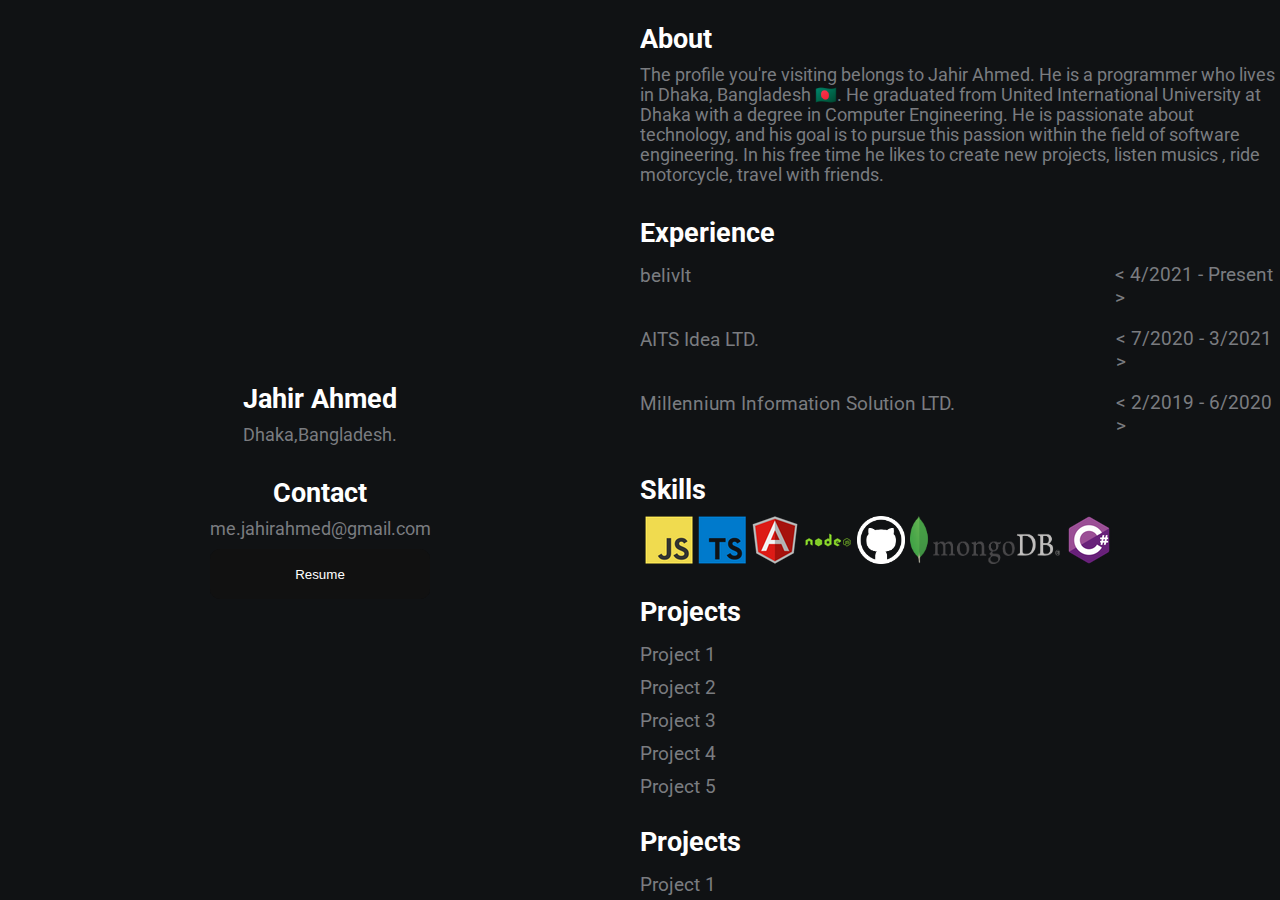
==== commit a3cd4b13: "final" ====
--- a/index.html
+++ b/index.html
@@ -1,517 +1,69 @@
 <!DOCTYPE html>
-<html lang="en" class="no-js">
-    <!-- BEGIN HEAD -->
-    <head>
-        <meta charset="utf-8"/>
-        <title>Profile - Jahir Ahmed</title>
-        <meta http-equiv="X-UA-Compatible" content="IE=edge">
-        <meta content="width=device-width, initial-scale=1" name="viewport"/>
-        <meta content="Jahir Ahmed Profile" name="description"/>
-        <meta content="Jahir509" name="author"/>
+<html lang="en">
+<head>
+    <meta charset="UTF-8">
+    <meta name="viewport" content="width=device-width, initial-scale=1.0">
+    <meta http-equiv="X-UA-Compatible" content="ie=edge">
+    <link rel="stylesheet" href="https://use.fontawesome.com/releases/v5.4.1/css/all.css" integrity="sha384-5sAR7xN1Nv6T6+dT2mhtzEpVJvfS3NScPQTrOxhwjIuvcA67KV2R5Jz6kr4abQsz" crossorigin="anonymous">
+    <link rel="stylesheet" href="style.css">
+    <title>Jahir Ahmed</title>
+</head>
+<body>
+    <div class="grid-2">
+        <div class="section-1">
+            <i class="fas fa-code fa-5x white"></i>
+            <h2>Jahir Ahmed</h2>
+            <p>Dhaka,Bangladesh.</p>
+            <a href="https://www.facebook.com/zahir.ahmed.7315"><i class="fab fa-facebook"></i></a>
+            <a href="https://www.linkedin.com/in/jahir509/"><i class="fab fa-linkedin"></i></a>
+            <a href="https://github.com/Jahir509"><i class="fab fa-github"></i></a>
+            <h2>Contact</h2>
+            <p>me.jahirahmed@gmail.com</p>
+            <button class="button-resume">Resume</button>
+        </div>
+        <div class="section-2">
+            <h2>About</h2>
+            <p>
+                The profile you're visiting belongs to Jahir Ahmed.
+                He is a programmer who lives in Dhaka, Bangladesh 🇧🇩.
+                He graduated from United International University at Dhaka with a degree in Computer Engineering.
+                He is passionate about technology, and his goal is to pursue this passion within the field of software engineering.
+                In his free time he likes to create new projects, listen musics , ride motorcycle, travel with friends.
+            </p>
+            <h2>Experience</h2>
+            <p style="display: flex; justify-content: flex-start"><a href="#">belivIt</a> <span> < 4/2021 - Present ></span></p>
+            <p style="display: flex; justify-content: flex-start"><a href="#">AITS Idea LTD.</a> <span> < 7/2020 - 3/2021 ></span></p>
+            <p style="display: flex; justify-content: flex-start"><a href="#">Millennium Information Solution LTD.</a> <span> < 2/2019 - 6/2020 ></span></p>
 
-        <!-- GLOBAL MANDATORY STYLES -->
-        <link href="http://fonts.googleapis.com/css?family=Hind:300,400,500,600,700" rel="stylesheet" type="text/css">
-        <link href="vendor/simple-line-icons/css/simple-line-icons.css" rel="stylesheet" type="text/css"/>
-        <link href="vendor/bootstrap/css/bootstrap.min.css" rel="stylesheet" type="text/css"/>
-
-        <!-- PAGE LEVEL PLUGIN STYLES -->
-        <link href="css/animate.css" rel="stylesheet">
-
-        <!-- THEME STYLES -->
-        <link href="css/layout.min.css" rel="stylesheet" type="text/css"/>
-
-        <!-- Favicon -->
-        <link rel="shortcut icon" href="favicon.ico"/>
-    </head>
-    <!-- END HEAD -->
-
-    <!-- BODY -->
-    <body id="body" data-spy="scroll" data-target=".header">
-
-        <!--========== HEADER ==========-->
-        <header class="header navbar-fixed-top">
-            <!-- Navbar -->
-            <nav class="navbar" role="navigation">
-                <div class="container">
-                    <!-- Brand and toggle get grouped for better mobile display -->
-                    <div class="menu-container js_nav-item">
-                        <button type="button" class="navbar-toggle" data-toggle="collapse" data-target=".nav-collapse">
-                            <span class="sr-only">Toggle navigation</span>
-                            <span class="toggle-icon"></span>
-                        </button>
-
-                        <!-- Logo -->
-                        <div class="logo">
-                            <a class="logo-wrap" href="#body">
-                                <img class="logo-img logo-img-main" src="img/1.png" alt="Jahir Ahmed">
-                                <img class="logo-img logo-img-active" src="img/2.png" alt="Jahir Ahmed">
-                            </a>
-                        </div>
-                        <!-- End Logo -->
-                    </div>
-
-                    <!-- Collect the nav links, forms, and other content for toggling -->
-                    <div class="collapse navbar-collapse nav-collapse">
-                        <div class="menu-container">
-                            <ul class="nav navbar-nav navbar-nav-right">
-                                <li class="js_nav-item nav-item"><a class="nav-item-child nav-item-hover" href="#body">Home</a></li>
-                                <li class="js_nav-item nav-item"><a class="nav-item-child nav-item-hover" href="#about">About</a></li>
-                                <li class="js_nav-item nav-item"><a class="nav-item-child nav-item-hover" href="#experience">Experience</a></li>
-                                <li class="js_nav-item nav-item"><a class="nav-item-child nav-item-hover" href="#work">Work</a></li>
-                                <li class="js_nav-item nav-item"><a class="nav-item-child nav-item-hover" href="#contact">Contact</a></li>
-                            </ul>
-                        </div>
-                    </div>
-                    <!-- End Navbar Collapse -->
-                </div>
-            </nav>
-            <!-- Navbar -->
-        </header>
-        <!--========== END HEADER ==========-->
-
-        <!--========== SLIDER ==========-->
-        <div class="promo-block parallax-window" data-parallax="scroll" data-image-src="img/1920x1080/01.jpg">
-            <div class="container">
-                <div class="row">
-                    <div class="col-sm-6">
-                        <div class="promo-block-divider">
-                            <h1 class="promo-block-title">Jahir <br/> Ahmed</h1>
-                            <p class="promo-block-text">Software Engineer &amp; Full-Stack Developer</p>
-                        </div>
-                        <ul class="list-inline">
-                            <li><a href="https://www.facebook.com/zahir.ahmed.7315" class="social-icons"><i class="icon-social-facebook"></i></a></li>
-                            <li><a href="https://twitter.com/keenthemes" class="social-icons"><i class="icon-social-twitter"></i></a></li>
-                            <li><a href="https://dribbble.com/keenthemes" class="social-icons"><i class="icon-social-dribbble"></i></a></li>
-                            <li><a href="https://www.behance.net/keenthemes" class="social-icons"><i class="icon-social-behance"></i></a></li>
-                            <li><a href="https://www.linkedin.com/in/jahir509/" class="social-icons"><i class="icon-social-linkedin"></i></a></li>
-                        </ul>
-                    </div>
-                </div>
-                <!--// end row -->
-            </div>
+            <h2>Skills</h2>
+            <p style="display: flex;">
+                <img src="images/javascript-48x48-1174950.png" alt="js" style="margin-left: 5px">
+                <img src="images/typescript.png" alt="ts" style="margin-left: 5px">
+                <img src="images/angularjs-48x48-1175272.png" alt="" style="margin-left: 5px">
+                <img src="images/node-js-48x48-1174936.png" alt="" style="margin-left: 5px">
+                <img src="images/github.png" alt="" style="height: 48px;width: 48px;margin-left: 5px">
+                <img src="images/mongodb.png" alt="" style="height: 48px;width: 150px;margin-left: 5px">
+                <img src="images/csharp-48x48-1175241.png" alt="" style="margin-left: 5px">
+            </p>
+            <h2>Projects</h2>
+            <a href="#">Project 1</a>
+            <a href="#">Project 2</a>
+            <a href="#">Project 3</a>
+            <a href="#">Project 4</a>
+            <a href="#">Project 5</a>
+            <h2>Projects</h2>
+            <a href="#">Project 1</a>
+            <a href="#">Project 2</a>
+            <a href="#">Project 3</a>
+            <a href="#">Project 4</a>
+            <a href="#">Project 5</a>
+            <h2>Projects</h2>
+            <a href="#">Project 1</a>
+            <a href="#">Project 2</a>
+            <a href="#">Project 3</a>
+            <a href="#">Project 4</a>
+            <a href="#">Project 5</a>
         </div>
-        <!--========== SLIDER ==========-->
-
-        <!--========== PAGE LAYOUT ==========-->
-        <!-- About -->
-        <div id="about">
-            <div class="container content-lg">
-                <div class="row">
-                    <div class="col-sm-3 sm-margin-b-30">
-                        <div class="text-right sm-text-left">
-                            <h2 class="margin-b-0">Hello!</h2>
-                            <p>What I am all about.</p>
-                        </div>
-                    </div>
-                    <div class="col-sm-8 col-sm-offset-1">
-                        <div class="margin-b-60">
-                            <p>I'm Jahir Ahmed, The profile your are visiting belongs to Md Jahir Ahmed. He is a programmer who lives in Dhaka, Bangladesh flag. Now he is working on a company called <a href="https://belivit.com">belivIt</a>. His responsibility is making the products of belivIt, more beautiful, secure, and reliable.</p>
-                            <p> He is currently using Angular, Node.js to develop his skill as well as learn new things for creating something amazing.</p>
-                        </div>
-
-                        <!-- Progress Box -->
-                        <div class="progress-box">
-                            <h5>PHP <span class="color-heading pull-right">87%</span></h5>
-                            <div class="progress">
-                                <div class="progress-bar bg-color-base" role="progressbar" data-width="87"></div>
-                            </div>
-                        </div>
-                        <div class="progress-box">
-                            <h5>HTML5 <span class="color-heading pull-right">96%</span></h5>
-                            <div class="progress">
-                                <div class="progress-bar bg-color-base" role="progressbar" data-width="96"></div>
-                            </div>
-                        </div>
-                        <div class="progress-box">
-                            <h5>JavaSript <span class="color-heading pull-right">52%</span></h5>
-                            <div class="progress">
-                                <div class="progress-bar bg-color-base" role="progressbar" data-width="52"></div>
-                            </div>
-                        </div>
-                        <div class="progress-box">
-                            <h5>Photoshop <span class="color-heading pull-right">77%</span></h5>
-                            <div class="progress">
-                                <div class="progress-bar bg-color-base" role="progressbar" data-width="77"></div>
-                            </div>
-                        </div>
-                        <!-- End Progress Box -->
-                    </div>
-                </div>
-                <!--// end row -->
-            </div>
-        </div>
-        <!-- End About -->
-
-        <!-- Experience -->
-        <div id="experience">
-            <div class="bg-color-sky-light" data-auto-height="true">
-                <div class="container content-lg">
-                    <div class="row">
-                        <div class="col-sm-3 sm-margin-b-30">
-                            <div class="text-right sm-text-left">
-                                <h2 class="margin-b-0">Experience</h2>
-                                <p>Batman would be jealous.</p>
-                            </div>
-                        </div>
-                        <div class="col-sm-8 col-sm-offset-1">
-                            <div class="row row-space-2 margin-b-4">
-                                <div class="col-md-3 md-margin-b-3">
-                                    <div class="service" data-height="height">
-                                        <div class="service-element">
-                                            <i class="service-icon icon-chemistry"></i>
-                                        </div>
-                                        <div class="service-info">
-                                            <h3>HTML5/CSS3</h3>
-                                            <p class="margin-b-5">Lorem ipsum dolor amet consectetur ut consequat siad esqudiat dolor</p>
-                                        </div>
-                                        <a href="https://themeforest.net/item/metronic-responsive-admin-dashboard-template/4021469?ref=keenthemes" class="content-wrapper-link"></a>    
-                                    </div>
-                                </div>
-                                <div class="col-md-3 md-margin-b-3">
-                                    <div class="service bg-color-base wow zoomIn" data-height="height" data-wow-duration=".3" data-wow-delay=".1s">
-                                        <div class="service-element">
-                                            <i class="service-icon color-white icon-screen-tablet"></i>
-                                        </div>
-                                        <div class="service-info">
-                                            <h3 class="color-white">Photoshop</h3>
-                                            <p class="color-white margin-b-5">Lorem ipsum dolor amet consectetur ut consequat siad esqudiat dolor</p>
-                                        </div>
-                                        <a href="https://themeforest.net/item/metronic-responsive-admin-dashboard-template/4021469?ref=keenthemes" class="content-wrapper-link"></a>    
-                                    </div>
-                                </div>
-                                <div class="col-md-3 md-margin-b-3">
-                                    <div class="service" data-height="height">
-                                        <div class="service-element">
-                                            <i class="service-icon icon-badge"></i>
-                                        </div>
-                                        <div class="service-info">
-                                            <h3>Front-end</h3>
-                                            <p class="margin-b-5">Lorem ipsum dolor amet consectetur ut consequat siad esqudiat dolor</p>
-                                        </div>
-                                        <a href="https://themeforest.net/item/metronic-responsive-admin-dashboard-template/4021469?ref=keenthemes" class="content-wrapper-link"></a>    
-                                    </div>
-                                </div>
-                                
-                                <div class="col-md-3 md-margin-b-3">
-                                    <div class="service bg-color-base wow zoomIn" data-height="height" data-wow-duration=".3" data-wow-delay=".1s">
-                                        <div class="service-element">
-                                            <i class="service-icon color-white icon-screen-tablet"></i>
-                                        </div>
-                                        <div class="service-info">
-                                            <h3 class="color-white">Photoshop</h3>
-                                            <p class="color-white margin-b-5">Lorem ipsum dolor amet consectetur ut consequat siad esqudiat dolor</p>
-                                        </div>
-                                        <a href="https://themeforest.net/item/metronic-responsive-admin-dashboard-template/4021469?ref=keenthemes" class="content-wrapper-link"></a>    
-                                    </div>
-                                </div>
-                            </div>
-                            <!--// end row -->
-                        </div>
-                    </div>
-                    <!--// end row -->
-                </div>
-            </div>
-        </div>
-        <!-- End Experience -->
-
-        <!-- Work -->
-        <div id="work">
-            <div class="container content-lg">
-                <div class="row">
-                    <div class="col-sm-3 sm-margin-b-30">
-                        <div class="text-right sm-text-left">
-                            <h2 class="margin-b-0">Works</h2>
-                            <p>I build the real value.</p>
-                        </div>
-                    </div>
-                    <div class="col-sm-8 col-sm-offset-1">
-                        <!-- Masonry Grid -->
-                        <div class="masonry-grid row row-space-2">
-                            <div class="masonry-grid-sizer col-xs-6 col-sm-6 col-md-1"></div>
-                            <div class="masonry-grid-item col-xs-12 col-sm-6 col-md-8 margin-b-4">
-                                <!-- Work -->
-                                <div class="work work-popup-trigger">
-                                    <div class="work-overlay">
-                                        <img class="full-width img-responsive" src="img/800x400/01.jpg" alt="Portfolio Image">
-                                    </div>
-                                    <div class="work-popup-overlay">
-                                        <div class="work-popup-content">
-                                            <a href="javascript:void(0);" class="work-popup-close">Hide</a>
-                                            <div class="margin-b-30">
-                                                <h3 class="margin-b-5">Art Of Coding</h3>
-                                                <span>Clean &amp; Minimalistic Design</span>
-                                            </div>
-                                            <div class="row">
-                                                <div class="col-sm-8 work-popup-content-divider sm-margin-b-20">
-                                                    <div class="margin-t-10 sm-margin-t-0">
-                                                        <p>Duis aute irure dolor in reprehenderit in voluptate velit esse cillum dolore eu fugiat nulla pariatur. Excepteur sint occaecat cupidatat non proident, sunt in culpa qui officia deserunt mollit anim id est laborum.</p>
-                                                        <p>Lorem ipsum dolor sit amet, consectetur adipisicing elit, sed do eiusmod tempor incididunt ut labore et dolore magna aliqua. Ut enim ad minim veniam, quis nostrud.</p>
-                                                        <ul class="list-inline work-popup-tag">
-                                                            <li class="work-popup-tag-item"><a class="work-popup-tag-link" href="http://keenthemes.com/">Design,</a></li>
-                                                            <li class="work-popup-tag-item"><a class="work-popup-tag-link" href="http://keenthemes.com/">Coding,</a></li>
-                                                            <li class="work-popup-tag-item"><a class="work-popup-tag-link" href="http://keenthemes.com/">Portfolio</a></li>
-                                                        </ul>
-                                                    </div>
-                                                </div>
-                                                <div class="col-sm-4">
-                                                    <div class="margin-t-10 sm-margin-t-0">
-                                                        <p class="margin-b-5"><strong>Project Leader:</strong> John Doe</p>
-                                                        <p class="margin-b-5"><strong>Designer:</strong> Alisa Keys</p>
-                                                        <p class="margin-b-5"><strong>Developer:</strong> Mark Doe</p>
-                                                        <p class="margin-b-5"><strong>Customer:</strong> Keenthemes</p>
-                                                    </div>
-                                                </div>
-                                            </div>
-                                        </div>
-                                    </div>
-                                </div>
-                                <!-- End Work -->
-                            </div>
-                            <div class="masonry-grid-item col-xs-12 col-sm-6 col-md-4 margin-b-4">
-                                <!-- Work -->
-                                <div class="work work-popup-trigger">
-                                    <div class="work-overlay">
-                                        <img class="full-width img-responsive" src="img/397x400/01.jpg" alt="Portfolio Image">
-                                    </div>
-                                    <div class="work-popup-overlay">
-                                        <div class="work-popup-content">
-                                            <a href="javascript:void(0);" class="work-popup-close">Hide</a>
-                                            <div class="margin-b-30">
-                                                <h3 class="margin-b-5">Art Of Coding</h3>
-                                                <span>Clean &amp; Minimalistic Design</span>
-                                            </div>
-                                            <div class="row">
-                                                <div class="col-sm-8 work-popup-content-divider sm-margin-b-20">
-                                                    <div class="margin-t-10 sm-margin-t-0">
-                                                        <p>Duis aute irure dolor in reprehenderit in voluptate velit esse cillum dolore eu fugiat nulla pariatur. Excepteur sint occaecat cupidatat non proident, sunt in culpa qui officia deserunt mollit anim id est laborum.</p>
-                                                        <p>Lorem ipsum dolor sit amet, consectetur adipisicing elit, sed do eiusmod tempor incididunt ut labore et dolore magna aliqua. Ut enim ad minim veniam, quis nostrud.</p>
-                                                        <ul class="list-inline work-popup-tag">
-                                                            <li class="work-popup-tag-item"><a class="work-popup-tag-link" href="http://keenthemes.com/">Design,</a></li>
-                                                            <li class="work-popup-tag-item"><a class="work-popup-tag-link" href="http://keenthemes.com/">Coding,</a></li>
-                                                            <li class="work-popup-tag-item"><a class="work-popup-tag-link" href="http://keenthemes.com/">Portfolio</a></li>
-                                                        </ul>
-                                                    </div>
-                                                </div>
-                                                <div class="col-sm-4">
-                                                    <div class="margin-t-10 sm-margin-t-0">
-                                                        <p class="margin-b-5"><strong>Project Leader:</strong> John Doe</p>
-                                                        <p class="margin-b-5"><strong>Designer:</strong> Alisa Keys</p>
-                                                        <p class="margin-b-5"><strong>Developer:</strong> Mark Doe</p>
-                                                        <p class="margin-b-5"><strong>Customer:</strong> Keenthemes</p>
-                                                    </div>
-                                                </div>
-                                            </div>
-                                        </div>
-                                    </div>
-                                </div>
-                                <!-- End Work -->
-                            </div>
-                            <div class="masonry-grid-item col-xs-12 col-sm-6 col-md-4 md-margin-b-4">
-                                <!-- Work -->
-                                <div class="work work-popup-trigger">
-                                    <div class="work-overlay">
-                                        <img class="full-width img-responsive" src="img/397x300/01.jpg" alt="Portfolio Image">
-                                    </div>
-                                    <div class="work-popup-overlay">
-                                        <div class="work-popup-content">
-                                            <a href="javascript:void(0);" class="work-popup-close">Hide</a>
-                                            <div class="margin-b-30">
-                                                <h3 class="margin-b-5">Art Of Coding</h3>
-                                                <span>Clean &amp; Minimalistic Design</span>
-                                            </div>
-                                            <div class="row">
-                                                <div class="col-sm-8 work-popup-content-divider sm-margin-b-20">
-                                                    <div class="margin-t-10 sm-margin-t-0">
-                                                        <p>Duis aute irure dolor in reprehenderit in voluptate velit esse cillum dolore eu fugiat nulla pariatur. Excepteur sint occaecat cupidatat non proident, sunt in culpa qui officia deserunt mollit anim id est laborum.</p>
-                                                        <p>Lorem ipsum dolor sit amet, consectetur adipisicing elit, sed do eiusmod tempor incididunt ut labore et dolore magna aliqua. Ut enim ad minim veniam, quis nostrud.</p>
-                                                        <ul class="list-inline work-popup-tag">
-                                                            <li class="work-popup-tag-item"><a class="work-popup-tag-link" href="http://keenthemes.com/">Design,</a></li>
-                                                            <li class="work-popup-tag-item"><a class="work-popup-tag-link" href="http://keenthemes.com/">Coding,</a></li>
-                                                            <li class="work-popup-tag-item"><a class="work-popup-tag-link" href="http://keenthemes.com/">Portfolio</a></li>
-                                                        </ul>
-                                                    </div>
-                                                </div>
-                                                <div class="col-sm-4">
-                                                    <div class="margin-t-10 sm-margin-t-0">
-                                                        <p class="margin-b-5"><strong>Project Leader:</strong> John Doe</p>
-                                                        <p class="margin-b-5"><strong>Designer:</strong> Alisa Keys</p>
-                                                        <p class="margin-b-5"><strong>Developer:</strong> Mark Doe</p>
-                                                        <p class="margin-b-5"><strong>Customer:</strong> Keenthemes</p>
-                                                    </div>
-                                                </div>
-                                            </div>
-                                        </div>
-                                    </div>
-                                </div>
-                                <!-- End Work -->
-                            </div>
-                            <div class="masonry-grid-item col-xs-12 col-sm-6 col-md-4 md-margin-b-4">
-                                <!-- Work -->
-                                <div class="work work-popup-trigger">
-                                    <div class="work-overlay">
-                                        <img class="full-width img-responsive" src="img/397x300/02.jpg" alt="Portfolio Image">
-                                    </div>
-                                    <div class="work-popup-overlay">
-                                        <div class="work-popup-content">
-                                            <a href="javascript:void(0);" class="work-popup-close">Hide</a>
-                                            <div class="margin-b-30">
-                                                <h3 class="margin-b-5">Art Of Coding</h3>
-                                                <span>Clean &amp; Minimalistic Design</span>
-                                            </div>
-                                            <div class="row">
-                                                <div class="col-sm-8 work-popup-content-divider sm-margin-b-20">
-                                                    <div class="margin-t-10 sm-margin-t-0">
-                                                        <p>Duis aute irure dolor in reprehenderit in voluptate velit esse cillum dolore eu fugiat nulla pariatur. Excepteur sint occaecat cupidatat non proident, sunt in culpa qui officia deserunt mollit anim id est laborum.</p>
-                                                        <p>Lorem ipsum dolor sit amet, consectetur adipisicing elit, sed do eiusmod tempor incididunt ut labore et dolore magna aliqua. Ut enim ad minim veniam, quis nostrud.</p>
-                                                        <ul class="list-inline work-popup-tag">
-                                                            <li class="work-popup-tag-item"><a class="work-popup-tag-link" href="http://keenthemes.com/">Design,</a></li>
-                                                            <li class="work-popup-tag-item"><a class="work-popup-tag-link" href="http://keenthemes.com/">Coding,</a></li>
-                                                            <li class="work-popup-tag-item"><a class="work-popup-tag-link" href="http://keenthemes.com/">Portfolio</a></li>
-                                                        </ul>
-                                                    </div>
-                                                </div>
-                                                <div class="col-sm-4">
-                                                    <div class="margin-t-10 sm-margin-t-0">
-                                                        <p class="margin-b-5"><strong>Project Leader:</strong> John Doe</p>
-                                                        <p class="margin-b-5"><strong>Designer:</strong> Alisa Keys</p>
-                                                        <p class="margin-b-5"><strong>Developer:</strong> Mark Doe</p>
-                                                        <p class="margin-b-5"><strong>Customer:</strong> Keenthemes</p>
-                                                    </div>
-                                                </div>
-                                            </div>
-                                        </div>
-                                    </div>
-                                </div>
-                                <!-- End Work -->
-                            </div>
-                            <div class="masonry-grid-item col-xs-12 col-sm-6 col-md-4">
-                                <!-- Work -->
-                                <div class="work work-popup-trigger">
-                                    <div class="work-overlay">
-                                        <img class="full-width img-responsive" src="img/397x300/03.jpg" alt="Portfolio Image">
-                                    </div>
-                                    <div class="work-popup-overlay">
-                                        <div class="work-popup-content">
-                                            <a href="javascript:void(0);" class="work-popup-close">Hide</a>
-                                            <div class="margin-b-30">
-                                                <h3 class="margin-b-5">Art Of Coding</h3>
-                                                <span>Clean &amp; Minimalistic Design</span>
-                                            </div>
-                                            <div class="row">
-                                                <div class="col-sm-8 work-popup-content-divider sm-margin-b-20">
-                                                    <div class="margin-t-10 sm-margin-t-0">
-                                                        <p>Duis aute irure dolor in reprehenderit in voluptate velit esse cillum dolore eu fugiat nulla pariatur. Excepteur sint occaecat cupidatat non proident, sunt in culpa qui officia deserunt mollit anim id est laborum.</p>
-                                                        <p>Lorem ipsum dolor sit amet, consectetur adipisicing elit, sed do eiusmod tempor incididunt ut labore et dolore magna aliqua. Ut enim ad minim veniam, quis nostrud.</p>
-                                                        <ul class="list-inline work-popup-tag">
-                                                            <li class="work-popup-tag-item"><a class="work-popup-tag-link" href="http://keenthemes.com/">Design,</a></li>
-                                                            <li class="work-popup-tag-item"><a class="work-popup-tag-link" href="http://keenthemes.com/">Coding,</a></li>
-                                                            <li class="work-popup-tag-item"><a class="work-popup-tag-link" href="http://keenthemes.com/">Portfolio</a></li>
-                                                        </ul>
-                                                    </div>
-                                                </div>
-                                                <div class="col-sm-4">
-                                                    <div class="margin-t-10 sm-margin-t-0">
-                                                        <p class="margin-b-5"><strong>Project Leader:</strong> John Doe</p>
-                                                        <p class="margin-b-5"><strong>Designer:</strong> Alisa Keys</p>
-                                                        <p class="margin-b-5"><strong>Developer:</strong> Mark Doe</p>
-                                                        <p class="margin-b-5"><strong>Customer:</strong> Keenthemes</p>
-                                                    </div>
-                                                </div>
-                                            </div>
-                                        </div>
-                                    </div>
-                                </div>
-                                <!-- End Work -->
-                            </div>
-                        </div>
-                        <!-- End Masonry Grid -->
-                    </div>
-                </div>
-                <!--// end row -->
-            </div>
-        </div>
-        <!-- End Work -->
-            
-        <!-- Contact -->
-        <div id="contact">
-            <div class="bg-color-sky-light">
-                <div class="container content-lg">
-                    <div class="row">
-                        <div class="col-sm-3 sm-margin-b-30">
-                            <div class="text-right sm-text-left">
-                                <h2 class="margin-b-0">Contacts</h2>
-                                <p>Hire me.</p>
-                            </div>
-                        </div>
-                        <div class="col-sm-8 col-sm-offset-1">
-                            <div class="row">
-                                <div class="col-md-3 col-xs-6 md-margin-b-30">
-                                    <h5>Location</h5>
-                                    <a href="#">Dhaka - 1217, Bangladesh</a>
-                                </div>
-                                <div class="col-md-3 col-xs-6 md-margin-b-30">
-                                    <h5>Phone</h5>
-                                    <a href="https://jahir509.github.io">+880 1991 339 009</a>
-                                </div>
-                                <div class="col-md-3 col-xs-6">
-                                    <h5>Email</h5>
-                                    <a href="mailto:me.jahirahmed@gmail.com">me.jahirahmed@gmail.com</a>
-                                </div>
-                                <div class="col-md-3 col-xs-6">
-                                    <h5>Web</h5>
-                                    <a href="https://jahir509.github.io">jahir509.github.io</a>
-                                </div>
-                            </div>
-                        </div>
-                    </div>
-                    <!--// end row -->
-                </div>
-            </div>
-        </div>
-        <!-- End Contact -->
-        <!--========== END PAGE LAYOUT ==========-->
-
-        <!--========== FOOTER ==========-->
-        <footer class="footer">
-            <div class="content container">
-                <div class="row">
-                    <div class="col-xs-6">
-                        <!-- <img class="footer-logo" src="img/logo-dark.png" alt="Aircv Logo"> -->
-                    </div>
-                    <div class="col-xs-6 text-right sm-text-left">
-                        <p class="margin-b-0"><a class="fweight-700" href="http://keenthemes.com/preview/aircv/">Template</a>  Powered by: <a class="fweight-700" href="https://jahir509.github.io/">me 😐</a></p>
-                    </div>
-                </div>
-                <!--// end row -->
-            </div>
-        </footer>
-        <!--========== END FOOTER ==========-->
-
-        <!-- Back To Top -->
-        <a href="javascript:void(0);" class="js-back-to-top back-to-top">Top</a>
-
-        <!-- JAVASCRIPTS(Load javascripts at bottom, this will reduce page load time) -->
-        <!-- CORE PLUGINS -->
-        <script src="vendor/jquery.min.js" type="text/javascript"></script>
-        <script src="vendor/jquery-migrate.min.js" type="text/javascript"></script>
-        <script src="vendor/bootstrap/js/bootstrap.min.js" type="text/javascript"></script>
-
-        <!-- PAGE LEVEL PLUGINS -->
-        <script src="vendor/jquery.easing.js" type="text/javascript"></script>
-        <script src="vendor/jquery.back-to-top.js" type="text/javascript"></script>
-        <script src="vendor/jquery.smooth-scroll.js" type="text/javascript"></script>
-        <script src="vendor/jquery.wow.min.js" type="text/javascript"></script>
-        <script src="vendor/jquery.parallax.min.js" type="text/javascript"></script>
-        <script src="vendor/jquery.appear.js" type="text/javascript"></script>
-        <script src="vendor/masonry/jquery.masonry.pkgd.min.js" type="text/javascript"></script>
-        <script src="vendor/masonry/imagesloaded.pkgd.min.js" type="text/javascript"></script>
-
-        <!-- PAGE LEVEL SCRIPTS -->
-        <script src="js/layout.min.js" type="text/javascript"></script>
-        <script src="js/components/progress-bar.min.js" type="text/javascript"></script>
-        <script src="js/components/masonry.min.js" type="text/javascript"></script>
-        <script src="js/components/wow.min.js" type="text/javascript"></script>
-
-    </body>
-    <!-- END BODY -->
-</html>+    </div>
+</body>
+</html>
--- a/style.css
+++ b/style.css
@@ -0,0 +1,171 @@
+/* global */
+@import url('https://fonts.googleapis.com/css?family=Roboto');
+
+.grid-2{
+    display: grid;
+    grid-template-columns: repeat(2,1fr);
+}
+
+body{
+    margin: 0;
+    padding: 0;
+    font-family: 'Roboto', sans-serif;
+    background-color: #101214;
+    color: #7A7C80;
+
+}
+
+h2,.white{
+    color: #fff;
+}
+
+a{
+    color: #7A7C80;
+    text-decoration: none;
+}
+/* section 1 */
+.section-1{
+    padding-top: 40vh;
+    text-align: center;
+    position: sticky;
+}
+
+.section-1 p{
+    font-size: 1.1rem;
+    padding-bottom: 10px;
+    margin:0;
+}
+
+.section-1 h2{
+    font-size: 1.7rem;
+    margin-bottom: 10px;
+}
+
+/* section 1 resume button*/
+.button-resume {
+    width: 220px;
+    height: 50px;
+    border: none;
+    outline: none;
+    color: #fff;
+    background: #111;
+    cursor: pointer;
+    position: relative;
+    z-index: 0;
+    border-radius: 10px;
+}
+
+.button-resume:before {
+    content: '';
+    background: linear-gradient(45deg, #ff0000, #ff7300, #fffb00, #48ff00, #00ffd5, #002bff, #7a00ff, #ff00c8, #ff0000);
+    position: absolute;
+    top: -2px;
+    left:-2px;
+    background-size: 400%;
+    z-index: -1;
+    filter: blur(5px);
+    width: calc(100% + 4px);
+    height: calc(100% + 4px);
+    animation: glowing 20s linear infinite;
+    opacity: 0;
+    transition: opacity .3s ease-in-out;
+    border-radius: 10px;
+}
+
+.button-resume:active {
+    color: #000
+}
+
+.button-resume:active:after {
+    background: transparent;
+}
+
+.button-resume:hover:before {
+    opacity: 1;
+}
+
+.button-resume:after {
+    z-index: -1;
+    content: '';
+    position: absolute;
+    width: 100%;
+    height: 100%;
+    background: #111;
+    left: 0;
+    top: 0;
+    border-radius: 10px;
+}
+
+@keyframes glowing {
+    0% { background-position: 0 0; }
+    50% { background-position: 400% 0; }
+    100% { background-position: 0 0; }
+}
+
+/* section 2 */
+.section-2{
+    /*padding-top: 10vh;*/
+    width: 100%;
+    overflow-y: scroll;
+    height: 100vh;
+}
+
+.section-2 h2{
+    font-size: 1.7rem;
+    margin-bottom: 10px;
+}
+
+.section-2 p{
+    font-size: 1.1rem;
+    padding-bottom: 10px;
+    margin:0;
+    overflow: auto;
+
+}
+
+.section-2 a{
+    display: block;
+    padding: 5px;
+    font-size: 1.2rem;
+    padding-left: 0;
+    width: 500px;
+}
+/* animations / utilities */
+.section-2 a:hover{
+    font-size: 1.3rem;
+    color: #fff;
+    cursor: pointer;
+    transition: 0.2s;
+}
+
+.section-2 span{
+    font-size: 1.2rem;
+    padding: 4px;
+}
+
+.section-1 a:hover{
+    color: #fff;
+    cursor: pointer;
+    transition: 0.3s;
+}
+
+.white:hover{
+    position: relative;
+    padding-left: 10px;
+}
+
+/* media queres */
+@media(max-width:780px){
+    .grid-2{
+        grid-template-columns: 1fr;
+    }
+    .section-1{
+        padding:0;
+        padding-top: 5rem;
+    }
+    .section-2{
+        padding: 0;
+        padding-left: 1.5rem;
+        padding-top: 2rem;
+    }
+}
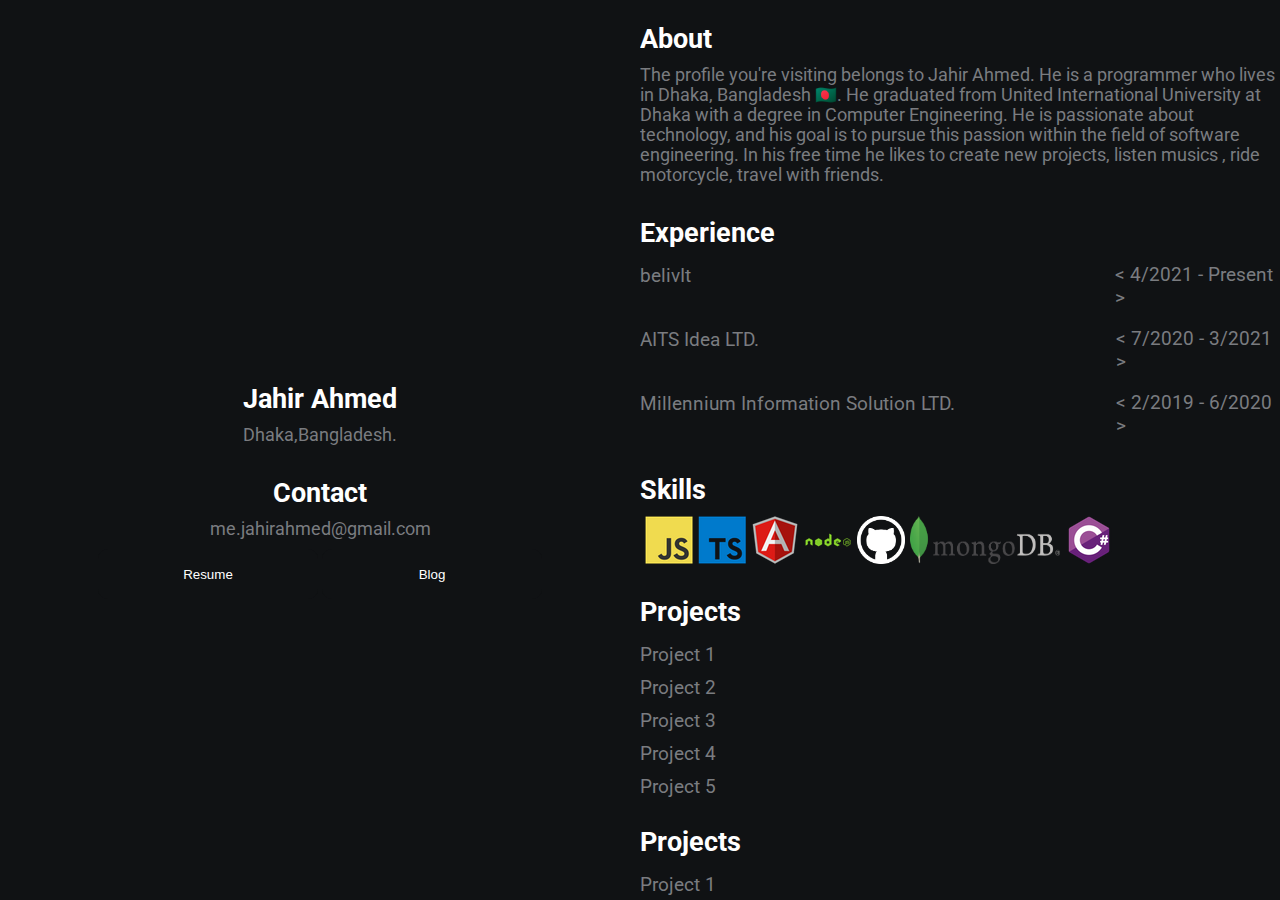
==== commit 6cbcd8a8: "Blog page" ====
--- a/index.html
+++ b/index.html
@@ -19,7 +19,10 @@
             <a href="https://github.com/Jahir509"><i class="fab fa-github"></i></a>
             <h2>Contact</h2>
             <p>me.jahirahmed@gmail.com</p>
-            <button class="button-resume">Resume</button>
+            <a href="Resume%20-%20Jahir%20ahmed%20.pdf" target="_blank">
+                <button class="button-resume">Resume</button>
+            </a>
+            <a href="blog/blog.html"><button class="button-resume">Blog</button></a>
         </div>
         <div class="section-2">
             <h2>About</h2>
@@ -57,12 +60,12 @@
             <a href="#">Project 3</a>
             <a href="#">Project 4</a>
             <a href="#">Project 5</a>
-            <h2>Projects</h2>
-            <a href="#">Project 1</a>
-            <a href="#">Project 2</a>
-            <a href="#">Project 3</a>
-            <a href="#">Project 4</a>
-            <a href="#">Project 5</a>
+            <h2>Education</h2>
+            <p>United International University</p>
+            <ul>
+                <li> B.Sc. in Computer Science </li>
+                <li> CGPA: 3.08/4.00 </li>
+            </ul>
         </div>
     </div>
 </body>
--- a/style.css
+++ b/style.css
@@ -12,7 +12,12 @@
     font-family: 'Roboto', sans-serif;
     background-color: #101214;
     color: #7A7C80;
+    -ms-overflow-style: none; /* for Internet Explorer, Edge */
+    scrollbar-width: none; /* for Firefox */
+}
 
+body::-webkit-scrollbar{
+    display: none; /* for Chrome, Safari, and Opera */
 }
 
 h2,.white{
@@ -48,7 +53,7 @@
     border: none;
     outline: none;
     color: #fff;
-    background: #111;
+    background: #101214;
     cursor: pointer;
     position: relative;
     z-index: 0;
@@ -90,7 +95,7 @@
     position: absolute;
     width: 100%;
     height: 100%;
-    background: #111;
+    background: #101214;
     left: 0;
     top: 0;
     border-radius: 10px;
@@ -107,7 +112,13 @@
     /*padding-top: 10vh;*/
     width: 100%;
     overflow-y: scroll;
+    -ms-overflow-style: none; /* for Internet Explorer, Edge */
+    scrollbar-width: none; /* for Firefox */
     height: 100vh;
+
+}
+.section-2::-webkit-scrollbar{
+    display: none; /* for Chrome, Safari, and Opera */
 }
 
 .section-2 h2{
@@ -120,7 +131,6 @@
     padding-bottom: 10px;
     margin:0;
     overflow: auto;
-
 }
 
 .section-2 a{
@@ -158,6 +168,7 @@
 @media(max-width:780px){
     .grid-2{
         grid-template-columns: 1fr;
+        padding: 0 50px;
     }
     .section-1{
         padding:0;
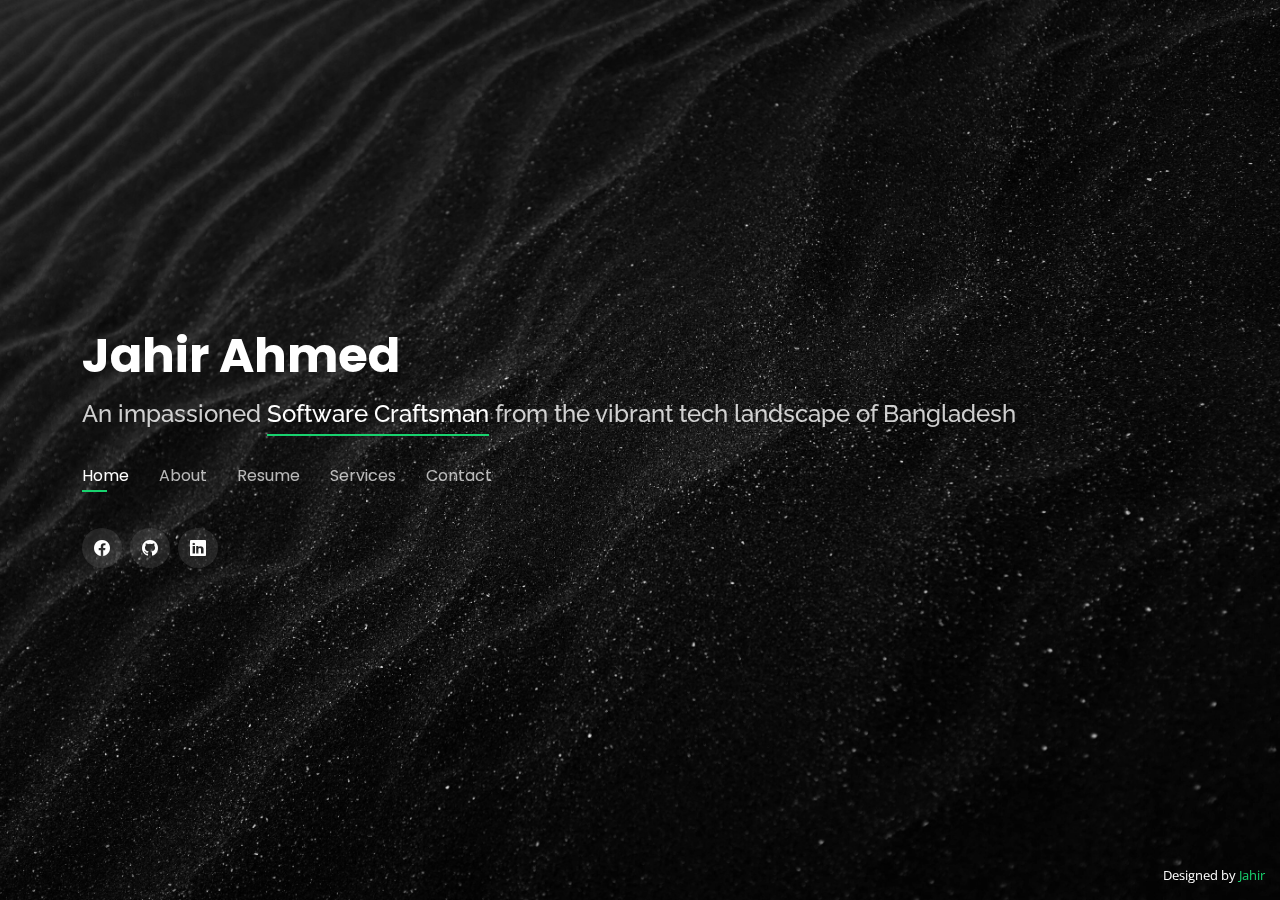
==== commit 53cce0ee: "new site" ====
--- a/index.html
+++ b/index.html
@@ -1,72 +1,895 @@
 <!DOCTYPE html>
 <html lang="en">
+
 <head>
-    <meta charset="UTF-8">
-    <meta name="viewport" content="width=device-width, initial-scale=1.0">
-    <meta http-equiv="X-UA-Compatible" content="ie=edge">
-    <link rel="stylesheet" href="https://use.fontawesome.com/releases/v5.4.1/css/all.css" integrity="sha384-5sAR7xN1Nv6T6+dT2mhtzEpVJvfS3NScPQTrOxhwjIuvcA67KV2R5Jz6kr4abQsz" crossorigin="anonymous">
-    <link rel="stylesheet" href="style.css">
-    <title>Jahir Ahmed</title>
+  <meta charset="utf-8">
+  <meta content="width=device-width, initial-scale=1.0" name="viewport">
+
+  <title>me.jahirahmed</title>
+  <meta content="developer" name="description">
+  <meta content="jahir" name="keywords">
+
+  <!-- Favicons -->
+  <link href="assets/img/favicon.png" rel="icon">
+  <link href="assets/img/apple-touch-icon.png" rel="apple-touch-icon">
+
+  <!-- Google Fonts -->
+  <link
+    href="https://fonts.googleapis.com/css?family=Open+Sans:300,300i,400,400i,600,600i,700,700i|Raleway:300,300i,400,400i,500,500i,600,600i,700,700i|Poppins:300,300i,400,400i,500,500i,600,600i,700,700i"
+    rel="stylesheet">
+
+  <!-- Vendor CSS Files -->
+  <link href="assets/vendor/bootstrap/css/bootstrap.min.css" rel="stylesheet">
+  <link href="assets/vendor/bootstrap-icons/bootstrap-icons.css" rel="stylesheet">
+  <link href="assets/vendor/boxicons/css/boxicons.min.css" rel="stylesheet">
+  <link href="assets/vendor/glightbox/css/glightbox.min.css" rel="stylesheet">
+  <link href="assets/vendor/remixicon/remixicon.css" rel="stylesheet">
+  <link href="assets/vendor/swiper/swiper-bundle.min.css" rel="stylesheet">
+
+  <!-- Template Main CSS File -->
+  <link href="assets/css/style.css" rel="stylesheet">
+
 </head>
+
 <body>
-    <div class="grid-2">
-        <div class="section-1">
-            <i class="fas fa-code fa-5x white"></i>
-            <h2>Jahir Ahmed</h2>
-            <p>Dhaka,Bangladesh.</p>
-            <a href="https://www.facebook.com/zahir.ahmed.7315"><i class="fab fa-facebook"></i></a>
-            <a href="https://www.linkedin.com/in/jahir509/"><i class="fab fa-linkedin"></i></a>
-            <a href="https://github.com/Jahir509"><i class="fab fa-github"></i></a>
-            <h2>Contact</h2>
+
+  <!-- ======= Header ======= -->
+  <header id="header">
+    <div class="container">
+      <h1><a href="index.html">Jahir Ahmed</a></h1>
+      <!-- Uncomment below if you prefer to use an image logo -->
+      <!-- <a href="index.html" class="mr-auto"><img src="assets/img/logo.png" alt="" class="img-fluid"></a> -->
+      <h2>An impassioned <span>Software Craftsman</span> from the vibrant tech landscape of Bangladesh</h2>
+
+      <nav id="navbar" class="navbar">
+        <ul>
+          <li><a class="nav-link active" href="#header">Home</a></li>
+          <li><a class="nav-link" href="#about">About</a></li>
+          <li><a class="nav-link" href="#resume">Resume</a></li>
+          <li><a class="nav-link" href="#services">Services</a></li>
+          <!-- <li><a class="nav-link" href="#portfolio">Portfolio</a></li> -->
+          <li><a class="nav-link" href="#contact">Contact</a></li>
+        </ul>
+        <i class="bi bi-list mobile-nav-toggle"></i>
+      </nav><!-- .navbar -->
+
+      <div class="social-links">
+        <!-- <a target="_blank" href="#" class="twitter"><i class="bi bi-twitter"></i></a> -->
+        <a target="_blank" href="https://www.facebook.com/me.jahir/" class="facebook"><i class="bi bi-facebook"></i></a>
+        <a target="_blank" href="https://github.com/Jahir509" class="instagram"><i class="bi bi-github"></i></a>
+        <a target="_blank" href="https://www.linkedin.com/in/jahir509/" class="linkedin"><i class="bi bi-linkedin"></i></a>
+      </div>
+
+    </div>
+  </header><!-- End Header -->
+
+  <!-- ======= About Section ======= -->
+  <section id="about" class="about">
+
+    <!-- ======= About Me ======= -->
+    <div class="about-me container">
+
+      <div class="section-title">
+        <h2>About</h2>
+        <p>Learn more about me</p>
+      </div>
+
+      <div class="row">
+        <div class="col-lg-4" data-aos="fade-right">
+          <img src="assets/img/me.jpg" class="img-fluid" alt="">
+        </div>
+        <div class="col-lg-8 pt-4 pt-lg-0 content" data-aos="fade-left">
+          <h3>Software Engineer &amp; Developer</h3>
+          <p class="fst-italic">
+            Innovating within Bangladesh's tech tapestry, I weave elegant solutions as a Software Craftsman.
+          </p>
+          <div class="row">
+            <div class="col-lg-6">
+              <ul>
+                <li><i class="bi bi-chevron-right"></i> <strong>Birthday:</strong> <span>24 August 1995</span></li>
+                <li><i class="bi bi-chevron-right"></i> <strong>Website:</strong> <span>www.jahirahmed.com.bd</span>
+                </li>
+                <li><i class="bi bi-chevron-right"></i> <strong>Phone:</strong> <span>+880 1991 339009</span></li>
+                <li><i class="bi bi-chevron-right"></i> <strong>City:</strong> <span>Dhaka, Bangladesh</span></li>
+              </ul>
+            </div>
+            <div class="col-lg-6">
+              <ul>
+                <li><i class="bi bi-chevron-right"></i> <strong>Age:</strong> <span id="age"></span></li>
+                <li><i class="bi bi-chevron-right"></i> <strong>Degree:</strong> <span>Bachelor</span></li>
+                <li><i class="bi bi-chevron-right"></i> <strong>Email:</strong> <span>me.jahirahmed@gmail.com</span>
+                </li>
+                <li><i class="bi bi-chevron-right"></i> <strong>Freelance:</strong> <span>Available</span></li>
+              </ul>
+            </div>
+          </div>
+          <p>
+            Welcome to the profile of Md Jahir Ahmed, a coding virtuoso from Dhaka, Bangladesh 🇧🇩. As a key player at
+            RIMES, he crafts software masterpieces, blending beauty, security, and reliability seamlessly. With Angular
+            and Node.js as his tools, he's architecting the future of tech in Bangladesh, one innovative project at a
+            time.
+          </p>
+        </div>
+      </div>
+
+    </div><!-- End About Me -->
+
+    <!-- ======= Counts ======= -->
+    <div class="counts container">
+
+      <div class="row">
+
+        <div class="col-lg-3 col-md-6">
+          <div class="count-box">
+            <i class="bi bi-emoji-smile"></i>
+            <span data-purecounter-start="0" data-purecounter-end="4" data-purecounter-duration="1"
+              class="purecounter"></span>
+            <p>Happy Clients</p>
+          </div>
+        </div>
+
+        <div class="col-lg-3 col-md-6 mt-5 mt-md-0">
+          <div class="count-box">
+            <i class="bi bi-journal-richtext"></i>
+            <span data-purecounter-start="0" data-purecounter-end="10" data-purecounter-duration="1"
+              class="purecounter"></span>
+            <p>Projects</p>
+          </div>
+        </div>
+
+        <div class="col-lg-3 col-md-6 mt-5 mt-lg-0">
+          <div class="count-box">
+            <i class="bi bi-headset"></i>
+            <span data-purecounter-start="0" data-purecounter-end="8000" data-purecounter-duration="1"
+              class="purecounter"></span>
+            <p>Hours Of Work Experience</p>
+          </div>
+        </div>
+
+        <div class="col-lg-3 col-md-6 mt-5 mt-lg-0">
+          <div class="count-box">
+            <i class="bi bi-award"></i>
+            <span data-purecounter-start="0" data-purecounter-end="2" data-purecounter-duration="1"
+              class="purecounter"></span>
+            <p>Awards</p>
+          </div>
+        </div>
+
+      </div>
+
+    </div><!-- End Counts -->
+
+    <!-- ======= Skills  ======= -->
+    <!-- <div class="skills container">
+
+      <div class="section-title">
+        <h2>Skills</h2>
+      </div>
+
+      <div class="row skills-content">
+
+        <div class="col-lg-6">
+
+          <div class="progress">
+            <span class="skill">HTML <i class="val">100%</i></span>
+            <div class="progress-bar-wrap">
+              <div class="progress-bar" role="progressbar" aria-valuenow="100" aria-valuemin="0" aria-valuemax="100">
+              </div>
+            </div>
+          </div>
+
+          <div class="progress">
+            <span class="skill">CSS <i class="val">90%</i></span>
+            <div class="progress-bar-wrap">
+              <div class="progress-bar" role="progressbar" aria-valuenow="90" aria-valuemin="0" aria-valuemax="100">
+              </div>
+            </div>
+          </div>
+
+          <div class="progress">
+            <span class="skill">JavaScript <i class="val">75%</i></span>
+            <div class="progress-bar-wrap">
+              <div class="progress-bar" role="progressbar" aria-valuenow="75" aria-valuemin="0" aria-valuemax="100">
+              </div>
+            </div>
+          </div>
+
+        </div>
+
+        <div class="col-lg-6">
+
+          <div class="progress">
+            <span class="skill">PHP <i class="val">80%</i></span>
+            <div class="progress-bar-wrap">
+              <div class="progress-bar" role="progressbar" aria-valuenow="80" aria-valuemin="0" aria-valuemax="100">
+              </div>
+            </div>
+          </div>
+
+          <div class="progress">
+            <span class="skill">WordPress/CMS <i class="val">90%</i></span>
+            <div class="progress-bar-wrap">
+              <div class="progress-bar" role="progressbar" aria-valuenow="90" aria-valuemin="0" aria-valuemax="100">
+              </div>
+            </div>
+          </div>
+
+          <div class="progress">
+            <span class="skill">Photoshop <i class="val">55%</i></span>
+            <div class="progress-bar-wrap">
+              <div class="progress-bar" role="progressbar" aria-valuenow="55" aria-valuemin="0" aria-valuemax="100">
+              </div>
+            </div>
+          </div>
+
+        </div>
+
+      </div>
+
+    </div> -->
+    <!-- End Skills -->
+
+    <!-- ======= Interests ======= -->
+    <div class="interests container">
+
+      <div class="section-title">
+        <h2>Interests</h2>
+      </div>
+
+      <div class="row">
+        <div class="col-lg-3 col-md-4">
+          <div class="icon-box">
+            <i class="ri-code-s-slash-fill" style="color: #ffbb2c;"></i>
+            <h3>Web Application Development</h3>
+          </div>
+        </div>
+        <div class="col-lg-3 col-md-4 mt-4 mt-md-0">
+          <div class="icon-box">
+            <i class="ri-bar-chart-box-line" style="color: #5578ff;"></i>
+            <h3>System Design</h3>
+          </div>
+        </div>
+        <div class="col-lg-3 col-md-4 mt-4 mt-md-0">
+          <div class="icon-box">
+            <i class="ri-database-2-line" style="color: #e80368;"></i>
+            <h3>Query Optimization</h3>
+          </div>
+        </div>
+        <div class="col-lg-3 col-md-4 mt-4 mt-lg-0">
+          <div class="icon-box">
+            <i class="ri-paint-brush-line" style="color: #e361ff;"></i>
+            <h3>Docker</h3>
+          </div>
+        </div>
+        <div class="col-lg-3 col-md-4 mt-4">
+          <div class="icon-box">
+            <i class="ri-terminal-box-line" style="color: #47aeff;"></i>
+            <h3>Linux</h3>
+          </div>
+        </div>
+        <div class="col-lg-3 col-md-4 mt-4">
+          <div class="icon-box">
+            <i class="ri-terminal-window-line" style="color: #ffa76e;"></i>
+            <h3>Dev Ops</h3>
+          </div>
+        </div>
+        <div class="col-lg-3 col-md-4 mt-4">
+          <div class="icon-box">
+            <i class="ri-file-list-3-line" style="color: #11dbcf;"></i>
+            <h3>Project Management</h3>
+          </div>
+        </div>
+        <div class="col-lg-3 col-md-4 mt-4">
+          <div class="icon-box">
+            <i class="ri-javascript-line" style="color: #4233ff;"></i>
+            <h3>JavaScript</h3>
+          </div>
+        </div>
+        <div class="col-lg-3 col-md-4 mt-4">
+          <div class="icon-box">
+            <i class="ri-terminal-line" style="color: #b2904f;"></i>
+            <h3>Python</h3>
+          </div>
+        </div>
+        <div class="col-lg-3 col-md-4 mt-4">
+          <div class="icon-box">
+            <i class="ri-braces-line" style="color: #b20969;"></i>
+            <h3>C#</h3>
+          </div>
+        </div>
+        <div class="col-lg-3 col-md-4 mt-4">
+          <div class="icon-box">
+            <i class="ri-base-station-line" style="color: #ff5828;"></i>
+            <h3>Geolocation System</h3>
+          </div>
+        </div>
+        <div class="col-lg-3 col-md-4 mt-4">
+          <div class="icon-box">
+            <i class="ri-fingerprint-line" style="color: #29cc61;"></i>
+            <h3>Software Architecting</h3>
+          </div>
+        </div>
+      </div>
+
+    </div><!-- End Interests -->
+
+    <!-- ======= Testimonials ======= -->
+    <!-- <div class="testimonials container">
+
+      <div class="section-title">
+        <h2>Testimonials</h2>
+      </div>
+
+      <div class="testimonials-slider swiper" data-aos="fade-up" data-aos-delay="100">
+        <div class="swiper-wrapper"> -->
+
+          <!-- <div class="swiper-slide">
+            <div class="testimonial-item">
+              <p>
+                <i class="bx bxs-quote-alt-left quote-icon-left"></i>
+                Proin iaculis purus consequat sem cure digni ssim donec porttitora entum suscipit rhoncus. Accusantium
+                quam, ultricies eget id, aliquam eget nibh et. Maecen aliquam, risus at semper.
+                <i class="bx bxs-quote-alt-right quote-icon-right"></i>
+              </p>
+              <img src="assets/img/testimonials/testimonials-1.jpg" class="testimonial-img" alt="">
+              <h3>Saul Goodman</h3>
+              <h4>Ceo &amp; Founder</h4>
+            </div>
+          </div> -->
+          <!-- End testimonial item -->
+
+          <!-- <div class="swiper-slide">
+            <div class="testimonial-item">
+              <p>
+                <i class="bx bxs-quote-alt-left quote-icon-left"></i>
+                Export tempor illum tamen malis malis eram quae irure esse labore quem cillum quid cillum eram malis
+                quorum velit fore eram velit sunt aliqua noster fugiat irure amet legam anim culpa.
+                <i class="bx bxs-quote-alt-right quote-icon-right"></i>
+              </p>
+              <img src="assets/img/testimonials/testimonials-2.jpg" class="testimonial-img" alt="">
+              <h3>Sara Wilsson</h3>
+              <h4>Designer</h4>
+            </div>
+          </div> -->
+          <!-- End testimonial item -->
+
+          <!-- <div class="swiper-slide">
+            <div class="testimonial-item">
+              <p>
+                <i class="bx bxs-quote-alt-left quote-icon-left"></i>
+                Enim nisi quem export duis labore cillum quae magna enim sint quorum nulla quem veniam duis minim tempor
+                labore quem eram duis noster aute amet eram fore quis sint minim.
+                <i class="bx bxs-quote-alt-right quote-icon-right"></i>
+              </p>
+              <img src="assets/img/testimonials/testimonials-3.jpg" class="testimonial-img" alt="">
+              <h3>Jena Karlis</h3>
+              <h4>Store Owner</h4>
+            </div>
+          </div> -->
+          <!-- End testimonial item -->
+
+          <!-- <div class="swiper-slide">
+            <div class="testimonial-item">
+              <p>
+                <i class="bx bxs-quote-alt-left quote-icon-left"></i>
+                Fugiat enim eram quae cillum dolore dolor amet nulla culpa multos export minim fugiat minim velit minim
+                dolor enim duis veniam ipsum anim magna sunt elit fore quem dolore labore illum veniam.
+                <i class="bx bxs-quote-alt-right quote-icon-right"></i>
+              </p>
+              <img src="assets/img/testimonials/testimonials-4.jpg" class="testimonial-img" alt="">
+              <h3>Matt Brandon</h3>
+              <h4>Freelancer</h4>
+            </div>
+          </div> -->
+          <!-- End testimonial item -->
+
+          <!-- <div class="swiper-slide">
+            <div class="testimonial-item">
+              <p>
+                <i class="bx bxs-quote-alt-left quote-icon-left"></i>
+                Quis quorum aliqua sint quem legam fore sunt eram irure aliqua veniam tempor noster veniam enim culpa
+                labore duis sunt culpa nulla illum cillum fugiat legam esse veniam culpa fore nisi cillum quid.
+                <i class="bx bxs-quote-alt-right quote-icon-right"></i>
+              </p>
+              <img src="assets/img/testimonials/testimonials-5.jpg" class="testimonial-img" alt="">
+              <h3>John Larson</h3>
+              <h4>Entrepreneur</h4>
+            </div>
+          </div> -->
+          <!-- End testimonial item -->
+
+        <!-- </div>
+        <div class="swiper-pagination"></div>
+      </div>
+
+      <div class="owl-carousel testimonials-carousel">
+
+      </div>
+
+    </div> -->
+    <!-- End Testimonials  -->
+
+  </section><!-- End About Section -->
+
+  <!-- ======= Resume Section ======= -->
+  <section id="resume" class="resume">
+    <div class="container">
+
+      <div class="section-title">
+        <h2>Resume</h2>
+        <p>Check My Resume</p>
+      </div>
+
+      <div class="row">
+        <div class="col-lg-6">
+          <h3 class="resume-title">Sumary</h3>
+          <div class="resume-item pb-0">
+            <h4>Jahir Ahmed</h4>
+            <p><em>As a software developer/engineer with over 3+ years of experience, I excel in crafting
+                sophisticated software solutions, leveraging the latest technologies and industry best practices.
+                With a proven track record of delivering high-quality projects, I bring a passion for innovation
+                and a commitment to excellence to every endeavor.</em>
+            </p>
+            <p>
+            <ul>
+              <li>11/C, Hatijheel, Dhaka, Bangladesh-1217</li>
+              <li>(+880) 1991-339009</li>
+              <li>me.jahirahmed@gmail.com</li>
+            </ul>
+            </p>
+          </div>
+
+          <h3 class="resume-title">Education</h3>
+          <div class="resume-item">
+            <h4>Bachelor of Science &amp; Computer Science & Engineering</h4>
+            <h5>2014 - 2018</h5>
+            <p><em>United International University, Dhaka, Bangladesh</em></p>
+            <p>Having earned a Bachelor of Science in Computer Science and Engineering from United International
+              University, with a notable CGPA of 3.08 out of 4.00,
+              I am poised to leverage my academic achievements in the realm of technology.
+            </p>
+          </div>
+          <div class="resume-item">
+            <h4>Higher Secondary Certificate <em>(Science Division)</em></h4>
+            <h5>2011 - 2013</h5>
+            <p><em>Ichamoti Degree College, Rochester, NY</em></p>
+            <p>Starting with a perfect GPA of 5 out of 5 in the Science Division of my Higher Secondary Certificate,
+              I set the stage for my academic journey at United International University,
+              where I pursued a Bachelor of Science in Computer Science and Engineering, further fueling my passion for
+              technology.
+            </p>
+          </div>
+          <div class="resume-item">
+            <h4>Secondary School Certificate <em>(Science Division)</em></h4>
+            <h5>2011 - 2013</h5>
+            <p><em>Ichamoti Degree College, Rochester, NY</em></p>
+            <p>Having excelled with a remarkable CGPA of 4.94 out of 5.00 in my Secondary School Certificate,
+              I embarked on my academic journey at Ichamoti Degree College.
+              There, I pursued a Higher Secondary in Science Division, igniting my passion for higher education.</p>
+          </div>
+        </div>
+        <div class="col-lg-6">
+          <h3 class="resume-title">Professional Experience</h3>
+          <div class="resume-item">
+            <h4>Full Stack Developer</h4>
+            <h5>2023 - Present</h5>
+            <p><em>Mirpur DOHS, Dhaka, Bangladesh </em></p>
+            <p>
+            <ul>
+              <li>
+                Engineering and maintaining diverse web applications, collaborating with cross-functional teams to
+                gather requirements and devise innovative solutions.
+              </li>
+              <li>
+                Integrating RESTful APIs for efficient data handling from server-side systems, concurrently optimizing
+                application performance by identifying and resolving bottlenecks
+              </li>
+              <li>
+                Implemented both a WebGIS library and a chart library into the frontend application,
+                showcasing visual representations of weather data obtained from the RAPID Portal
+              </li>
+              <li>
+                Refactoring frontend app URLs and server-based URL loading based on permissions
+              </li>
+            </ul>
+            </p>
+          </div>
+          <div class="resume-item">
+            <h4>Programmer</h4>
+            <h5>2021 - 2023</h5>
+            <p><em>City Center, Motijheel, Dhaka, Bangladesh</em></p>
+            <p>
+            <ul>
+              <li>
+                Spearheading Boibazar.com's backend API using Node.js and frontend administration module using Angular
+              </li>
+              <li>
+                Optimizing performance through lazy-loading implementation in Omicon ERP solution and Boibazar.com.
+              </li>
+              <li>
+                Refactoring frontend app URLs and server-based URL loading based on permissions.
+              </li>
+              <li>
+                Constantly refactoring code to enhance solutions, eliminate duplication, and improve abstraction.
+              </li>
+            </ul>
+            </p>
+          </div>
+          <div class="resume-item">
+            <h4>Software Developer</h4>
+            <h5>2020 - 2021</h5>
+            <p><em>Uttara, Dhaka, Bangladesh</em></p>
+            <p>
+            <ul>
+              <li>
+                Developed E-commerce module's API in backend in .NET5 & frontend with from scratch
+              </li>
+              <li>
+                Optimized loading performance by implement lazy-loading feature in whole ERP solution
+              </li>
+              <li>
+                Refactored app urls & url load in frontend from server based on permission
+              </li>
+              <li>
+                Managed the team as Project Co-ordinator and achieve the best outcome from the team by ensuring
+                project's quality development
+              </li>
+            </ul>
+            </p>
+          </div>
+        </div>
+      </div>
+
+    </div>
+  </section><!-- End Resume Section -->
+
+  <!-- ======= Services Section ======= -->
+  <section id="services" class="services">
+    <div class="container">
+
+      <div class="section-title">
+        <h2>Services</h2>
+        <p>My Services</p>
+      </div>
+
+      <div class="row">
+        <div class="col-lg-4 col-md-6 d-flex align-items-stretch">
+          <div class="icon-box">
+            <div class="icon"><i class="bx bxl-dribbble"></i></div>
+            <h4><a href="">Web Application Development</a></h4>
+            <p>Proficient in developing responsive and dynamic web applications using modern frameworks and
+              technologies.</p>
+          </div>
+        </div>
+
+        <div class="col-lg-4 col-md-6 d-flex align-items-stretch mt-4 mt-md-0">
+          <div class="icon-box">
+            <div class="icon"><i class="bx bx-file"></i></div>
+            <h4><a href="">Web Engineering</a></h4>
+            <p>Experienced in engineering scalable and efficient web solutions with a focus on performance and
+              maintainability.</p>
+          </div>
+        </div>
+
+        <div class="col-lg-4 col-md-6 d-flex align-items-stretch mt-4 mt-lg-0">
+          <div class="icon-box">
+            <div class="icon"><i class="bx bx-tachometer"></i></div>
+            <h4><a href="">Full Stack Development</a></h4>
+            <p>Skilled in both front-end and back-end development, capable of building end-to-end web applications.</p>
+          </div>
+        </div>
+
+        <div class="col-lg-4 col-md-6 d-flex align-items-stretch mt-4">
+          <div class="icon-box">
+            <div class="icon"><i class="bx bx-world"></i></div>
+            <h4><a href="">API Development</a></h4>
+            <p>Proficient in designing, developing, and maintaining robust APIs to enable seamless communication between
+              systems.</p>
+          </div>
+        </div>
+
+        <div class="col-lg-4 col-md-6 d-flex align-items-stretch mt-4">
+          <div class="icon-box">
+            <div class="icon"><i class="bx bx-slideshow"></i></div>
+            <h4><a href="">Application Optimization</a></h4>
+            <p>Experienced in optimizing web applications for speed, efficiency, and scalability to enhance user
+              experience.</p>
+          </div>
+        </div>
+
+        <div class="col-lg-4 col-md-6 d-flex align-items-stretch mt-4">
+          <div class="icon-box">
+            <div class="icon"><i class="bx bx-arch"></i></div>
+            <h4><a href="">Leadership</a></h4>
+            <p>Demonstrated leadership skills in guiding and mentoring teams towards successful project delivery and
+              growth.</p>
+          </div>
+        </div>
+
+      </div>
+
+    </div>
+  </section><!-- End Services Section -->
+
+  <!-- ======= Portfolio Section ======= -->
+  <section id="portfolio" class="portfolio">
+    <div class="container">
+
+      <div class="section-title">
+        <h2>Portfolio</h2>
+        <p>My Works</p>
+      </div>
+
+      <div class="row">
+        <div class="col-lg-12 d-flex justify-content-center">
+          <ul id="portfolio-flters">
+            <li data-filter="*" class="filter-active">All</li>
+            <li data-filter=".filter-app">App</li>
+            <li data-filter=".filter-card">Card</li>
+            <li data-filter=".filter-web">Web</li>
+          </ul>
+        </div>
+      </div>
+
+      <div class="row portfolio-container">
+
+        <div class="col-lg-4 col-md-6 portfolio-item filter-app">
+          <div class="portfolio-wrap">
+            <img src="assets/img/portfolio/portfolio-1.jpg" class="img-fluid" alt="">
+            <div class="portfolio-info">
+              <h4>App 1</h4>
+              <p>App</p>
+              <div class="portfolio-links">
+                <a href="assets/img/portfolio/portfolio-1.jpg" data-gallery="portfolioGallery"
+                  class="portfolio-lightbox" title="App 1"><i class="bx bx-plus"></i></a>
+                <a href="portfolio-details.html" data-gallery="portfolioDetailsGallery" data-glightbox="type: external"
+                  class="portfolio-details-lightbox" title="Portfolio Details"><i class="bx bx-link"></i></a>
+              </div>
+            </div>
+          </div>
+        </div>
+
+        <div class="col-lg-4 col-md-6 portfolio-item filter-web">
+          <div class="portfolio-wrap">
+            <img src="assets/img/portfolio/portfolio-2.jpg" class="img-fluid" alt="">
+            <div class="portfolio-info">
+              <h4>Web 3</h4>
+              <p>Web</p>
+              <div class="portfolio-links">
+                <a href="assets/img/portfolio/portfolio-2.jpg" data-gallery="portfolioGallery"
+                  class="portfolio-lightbox" title="Web 3"><i class="bx bx-plus"></i></a>
+                <a href="portfolio-details.html" data-gallery="portfolioDetailsGallery" data-glightbox="type: external"
+                  class="portfolio-details-lightbox" title="Portfolio Details"><i class="bx bx-link"></i></a>
+              </div>
+            </div>
+          </div>
+        </div>
+
+        <div class="col-lg-4 col-md-6 portfolio-item filter-app">
+          <div class="portfolio-wrap">
+            <img src="assets/img/portfolio/portfolio-3.jpg" class="img-fluid" alt="">
+            <div class="portfolio-info">
+              <h4>App 2</h4>
+              <p>App</p>
+              <div class="portfolio-links">
+                <a href="assets/img/portfolio/portfolio-3.jpg" data-gallery="portfolioGallery"
+                  class="portfolio-lightbox" title="App 2"><i class="bx bx-plus"></i></a>
+                <a href="portfolio-details.html" data-gallery="portfolioDetailsGallery" data-glightbox="type: external"
+                  class="portfolio-details-lightbox" title="Portfolio Details"><i class="bx bx-link"></i></a>
+              </div>
+            </div>
+          </div>
+        </div>
+
+        <div class="col-lg-4 col-md-6 portfolio-item filter-card">
+          <div class="portfolio-wrap">
+            <img src="assets/img/portfolio/portfolio-4.jpg" class="img-fluid" alt="">
+            <div class="portfolio-info">
+              <h4>Card 2</h4>
+              <p>Card</p>
+              <div class="portfolio-links">
+                <a href="assets/img/portfolio/portfolio-4.jpg" data-gallery="portfolioGallery"
+                  class="portfolio-lightbox" title="Card 2"><i class="bx bx-plus"></i></a>
+                <a href="portfolio-details.html" data-gallery="portfolioDetailsGallery" data-glightbox="type: external"
+                  class="portfolio-details-lightbox" title="Portfolio Details"><i class="bx bx-link"></i></a>
+              </div>
+            </div>
+          </div>
+        </div>
+
+        <div class="col-lg-4 col-md-6 portfolio-item filter-web">
+          <div class="portfolio-wrap">
+            <img src="assets/img/portfolio/portfolio-5.jpg" class="img-fluid" alt="">
+            <div class="portfolio-info">
+              <h4>Web 2</h4>
+              <p>Web</p>
+              <div class="portfolio-links">
+                <a href="assets/img/portfolio/portfolio-5.jpg" data-gallery="portfolioGallery"
+                  class="portfolio-lightbox" title="Web 2"><i class="bx bx-plus"></i></a>
+                <a href="portfolio-details.html" data-gallery="portfolioDetailsGallery" data-glightbox="type: external"
+                  class="portfolio-details-lightbox" title="Portfolio Details"><i class="bx bx-link"></i></a>
+              </div>
+            </div>
+          </div>
+        </div>
+
+        <div class="col-lg-4 col-md-6 portfolio-item filter-app">
+          <div class="portfolio-wrap">
+            <img src="assets/img/portfolio/portfolio-6.jpg" class="img-fluid" alt="">
+            <div class="portfolio-info">
+              <h4>App 3</h4>
+              <p>App</p>
+              <div class="portfolio-links">
+                <a href="assets/img/portfolio/portfolio-6.jpg" data-gallery="portfolioGallery"
+                  class="portfolio-lightbox" title="App 3"><i class="bx bx-plus"></i></a>
+                <a href="portfolio-details.html" data-gallery="portfolioDetailsGallery" data-glightbox="type: external"
+                  class="portfolio-details-lightbox" title="Portfolio Details"><i class="bx bx-link"></i></a>
+              </div>
+            </div>
+          </div>
+        </div>
+
+        <div class="col-lg-4 col-md-6 portfolio-item filter-card">
+          <div class="portfolio-wrap">
+            <img src="assets/img/portfolio/portfolio-7.jpg" class="img-fluid" alt="">
+            <div class="portfolio-info">
+              <h4>Card 1</h4>
+              <p>Card</p>
+              <div class="portfolio-links">
+                <a href="assets/img/portfolio/portfolio-7.jpg" data-gallery="portfolioGallery"
+                  class="portfolio-lightbox" title="Card 1"><i class="bx bx-plus"></i></a>
+                <a href="portfolio-details.html" data-gallery="portfolioDetailsGallery" data-glightbox="type: external"
+                  class="portfolio-details-lightbox" title="Portfolio Details"><i class="bx bx-link"></i></a>
+              </div>
+            </div>
+          </div>
+        </div>
+
+        <div class="col-lg-4 col-md-6 portfolio-item filter-card">
+          <div class="portfolio-wrap">
+            <img src="assets/img/portfolio/portfolio-8.jpg" class="img-fluid" alt="">
+            <div class="portfolio-info">
+              <h4>Card 3</h4>
+              <p>Card</p>
+              <div class="portfolio-links">
+                <a href="assets/img/portfolio/portfolio-8.jpg" data-gallery="portfolioGallery"
+                  class="portfolio-lightbox" title="Card 3"><i class="bx bx-plus"></i></a>
+                <a href="portfolio-details.html" data-gallery="portfolioDetailsGallery" data-glightbox="type: external"
+                  class="portfolio-details-lightbox" title="Portfolio Details"><i class="bx bx-link"></i></a>
+              </div>
+            </div>
+          </div>
+        </div>
+
+        <div class="col-lg-4 col-md-6 portfolio-item filter-web">
+          <div class="portfolio-wrap">
+            <img src="assets/img/portfolio/portfolio-9.jpg" class="img-fluid" alt="">
+            <div class="portfolio-info">
+              <h4>Web 3</h4>
+              <p>Web</p>
+              <div class="portfolio-links">
+                <a href="assets/img/portfolio/portfolio-9.jpg" data-gallery="portfolioGallery"
+                  class="portfolio-lightbox" title="Web 3"><i class="bx bx-plus"></i></a>
+                <a href="portfolio-details.html" data-gallery="portfolioDetailsGallery" data-glightbox="type: external"
+                  class="portfolio-details-lightbox" title="Portfolio Details"><i class="bx bx-link"></i></a>
+              </div>
+            </div>
+          </div>
+        </div>
+
+      </div>
+
+    </div>
+  </section><!-- End Portfolio Section -->
+
+  <!-- ======= Contact Section ======= -->
+  <section id="contact" class="contact">
+    <div class="container">
+
+      <div class="section-title">
+        <h2>Contact</h2>
+        <p>Contact Me</p>
+      </div>
+
+      <div class="row mt-2">
+
+        <div class="col-md-6 d-flex align-items-stretch">
+          <div class="info-box">
+            <i class="bx bx-map"></i>
+            <h3>My Address</h3>
+            <p>11/C, Mirbagh, Hatijheel, Dhaka, Bangladesh 1217</p>
+          </div>
+        </div>
+
+        <div class="col-md-6 mt-4 mt-md-0 d-flex align-items-stretch">
+          <div class="info-box">
+            <i class="bx bx-share-alt"></i>
+            <h3>Social Profiles</h3>
+            <div class="social-links">
+              <a href="#" class="twitter"><i class="bi bi-twitter"></i></a>
+              <a href="#" class="facebook"><i class="bi bi-facebook"></i></a>
+              <a href="#" class="instagram"><i class="bi bi-instagram"></i></a>
+              <a href="#" class="google-plus"><i class="bi bi-skype"></i></a>
+              <a href="#" class="linkedin"><i class="bi bi-linkedin"></i></a>
+            </div>
+          </div>
+        </div>
+
+        <div class="col-md-6 mt-4 d-flex align-items-stretch">
+          <div class="info-box">
+            <i class="bx bx-envelope"></i>
+            <h3>Email Me</h3>
             <p>me.jahirahmed@gmail.com</p>
-            <a href="Resume%20-%20Jahir%20ahmed%20.pdf" target="_blank">
-                <button class="button-resume">Resume</button>
-            </a>
-            <a href="blog/blog.html"><button class="button-resume">Blog</button></a>
-        </div>
-        <div class="section-2">
-            <h2>About</h2>
-            <p>
-                The profile you're visiting belongs to Jahir Ahmed.
-                He is a programmer who lives in Dhaka, Bangladesh 🇧🇩.
-                He graduated from United International University at Dhaka with a degree in Computer Engineering.
-                He is passionate about technology, and his goal is to pursue this passion within the field of software engineering.
-                In his free time he likes to create new projects, listen musics , ride motorcycle, travel with friends.
-            </p>
-            <h2>Experience</h2>
-            <p style="display: flex; justify-content: flex-start"><a href="#">belivIt</a> <span> < 4/2021 - Present ></span></p>
-            <p style="display: flex; justify-content: flex-start"><a href="#">AITS Idea LTD.</a> <span> < 7/2020 - 3/2021 ></span></p>
-            <p style="display: flex; justify-content: flex-start"><a href="#">Millennium Information Solution LTD.</a> <span> < 2/2019 - 6/2020 ></span></p>
-
-            <h2>Skills</h2>
-            <p style="display: flex;">
-                <img src="images/javascript-48x48-1174950.png" alt="js" style="margin-left: 5px">
-                <img src="images/typescript.png" alt="ts" style="margin-left: 5px">
-                <img src="images/angularjs-48x48-1175272.png" alt="" style="margin-left: 5px">
-                <img src="images/node-js-48x48-1174936.png" alt="" style="margin-left: 5px">
-                <img src="images/github.png" alt="" style="height: 48px;width: 48px;margin-left: 5px">
-                <img src="images/mongodb.png" alt="" style="height: 48px;width: 150px;margin-left: 5px">
-                <img src="images/csharp-48x48-1175241.png" alt="" style="margin-left: 5px">
-            </p>
-            <h2>Projects</h2>
-            <a href="#">Project 1</a>
-            <a href="#">Project 2</a>
-            <a href="#">Project 3</a>
-            <a href="#">Project 4</a>
-            <a href="#">Project 5</a>
-            <h2>Projects</h2>
-            <a href="#">Project 1</a>
-            <a href="#">Project 2</a>
-            <a href="#">Project 3</a>
-            <a href="#">Project 4</a>
-            <a href="#">Project 5</a>
-            <h2>Education</h2>
-            <p>United International University</p>
-            <ul>
-                <li> B.Sc. in Computer Science </li>
-                <li> CGPA: 3.08/4.00 </li>
-            </ul>
-        </div>
+          </div>
+        </div>
+        <div class="col-md-6 mt-4 d-flex align-items-stretch">
+          <div class="info-box">
+            <i class="bx bx-phone-call"></i>
+            <h3>Call Me</h3>
+            <p>+880 1991 339009</p>
+          </div>
+        </div>
+      </div>
+
+      <form action="forms/contact.php" method="post" role="form" class="php-email-form mt-4">
+        <div class="row">
+          <div class="col-md-6 form-group">
+            <input type="text" name="name" class="form-control" id="name" placeholder="Your Name" required>
+          </div>
+          <div class="col-md-6 form-group mt-3 mt-md-0">
+            <input type="email" class="form-control" name="email" id="email" placeholder="Your Email" required>
+          </div>
+        </div>
+        <div class="form-group mt-3">
+          <input type="text" class="form-control" name="subject" id="subject" placeholder="Subject" required>
+        </div>
+        <div class="form-group mt-3">
+          <textarea class="form-control" name="message" rows="5" placeholder="Message" required></textarea>
+        </div>
+        <div class="my-3">
+          <div class="loading">Loading</div>
+          <div class="error-message"></div>
+          <div class="sent-message">Your message has been sent. Thank you!</div>
+        </div>
+        <div class="text-center"><button type="submit">Send Message</button></div>
+      </form>
+
     </div>
+  </section><!-- End Contact Section -->
+
+  <div class="credits">
+    Designed by <a href="https://bootstrapmade.com/">Jahir</a>
+  </div>
+
+  <!-- Vendor JS Files -->
+  <script src="assets/vendor/purecounter/purecounter_vanilla.js"></script>
+  <script src="assets/vendor/bootstrap/js/bootstrap.bundle.min.js"></script>
+  <script src="assets/vendor/glightbox/js/glightbox.min.js"></script>
+  <script src="assets/vendor/isotope-layout/isotope.pkgd.min.js"></script>
+  <script src="assets/vendor/swiper/swiper-bundle.min.js"></script>
+  <script src="assets/vendor/waypoints/noframework.waypoints.js"></script>
+  <script src="assets/vendor/php-email-form/validate.js"></script>
+
+  <!-- Template Main JS File -->
+  <script src="assets/js/main.js"></script>
+  <script>
+    function calculateAge(birthDate, currentDate) {
+      var birthYear = birthDate.getFullYear();
+      var currentYear = currentDate.getFullYear();
+
+      var age = currentYear - birthYear;
+
+      // Adjust age if the current date is before the birth date
+      if (currentDate < new Date(currentYear, birthDate.getMonth(), birthDate.getDate())) {
+        age--;
+      }
+
+      return age;
+    }
+    const age = calculateAge(new Date("08-24-1995"), new Date())
+    document.getElementById("age").innerHTML = age
+  </script>
+
 </body>
-</html>
+
+</html>